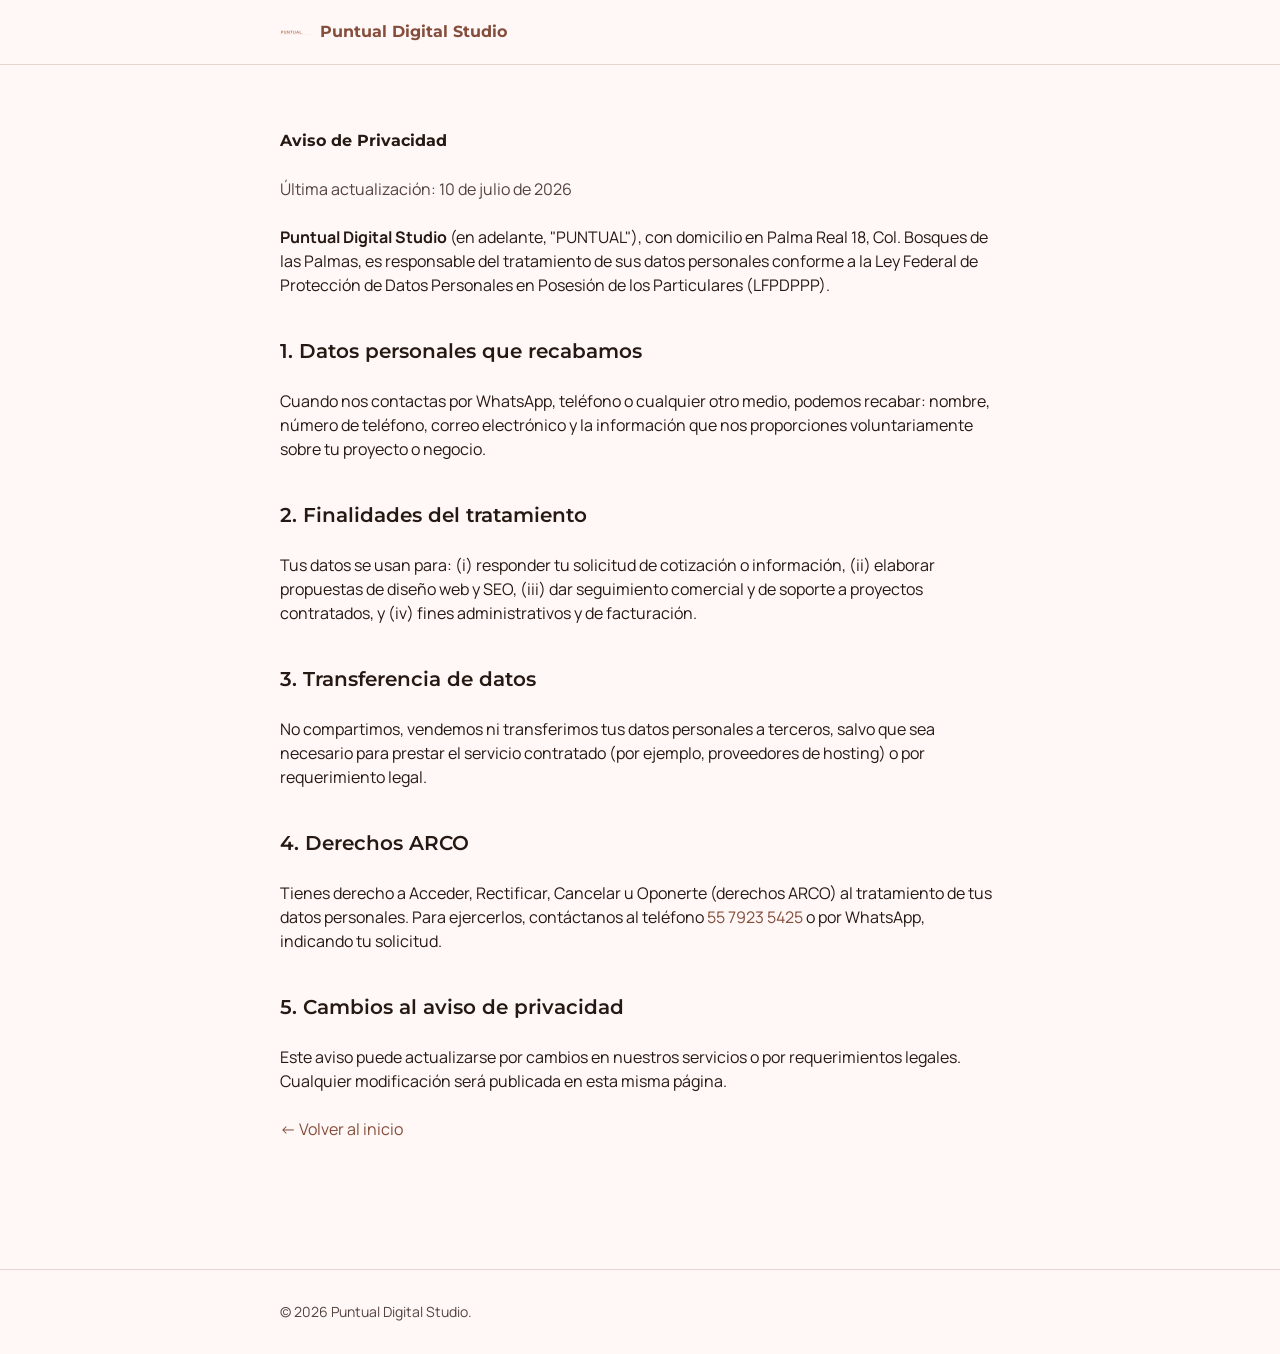
==== privacidad.html @ 31416768 "Fix critical bugs and add SEO/legal essentials - Add missing logo to header nav, self-host all image" ====
<!DOCTYPE html><html lang="es"><head>
<meta charset="utf-8">
<meta content="width=device-width, initial-scale=1.0" name="viewport">
<title>Aviso de Privacidad | Puntual Digital Studio</title>
<meta name="description" content="Aviso de privacidad de Puntual Digital Studio conforme a la LFPDPPP.">
<link rel="canonical" href="https://puntual-digitalstudio-kml6-puntual.vercel.app/privacidad.html">
<link rel="icon" type="image/png" href="/images/logo.png">
<link href="https://fonts.googleapis.com/css2?family=Manrope:wght@400;600&amp;family=Montserrat:wght@600;700&amp;display=swap" rel="stylesheet">
<link href="styles.css" rel="stylesheet">
</head>
<body class="bg-background text-on-background font-body-md antialiased">
<nav class="border-b-[0.5px] border-primary/20">
<div class="max-w-3xl mx-auto px-6 py-4">
<a class="font-headline-md font-bold text-primary flex items-center gap-2" href="/index.html">
<img src="images/logo.png" alt="PUNTUAL Digital Studio" class="h-8 w-8">
Puntual Digital Studio
</a>
</div>
</nav>
<main class="max-w-3xl mx-auto px-6 py-16 space-y-6">
<h1 class="font-headline-lg-mobile font-bold">Aviso de Privacidad</h1>
<p class="text-on-surface-variant">Última actualización: 10 de julio de 2026</p>

<p><strong>Puntual Digital Studio</strong> (en adelante, "PUNTUAL"), con domicilio en Palma Real 18, Col. Bosques de las Palmas, es responsable del tratamiento de sus datos personales conforme a la Ley Federal de Protección de Datos Personales en Posesión de los Particulares (LFPDPPP).</p>

<h2 class="font-headline-md text-xl font-semibold pt-4">1. Datos personales que recabamos</h2>
<p>Cuando nos contactas por WhatsApp, teléfono o cualquier otro medio, podemos recabar: nombre, número de teléfono, correo electrónico y la información que nos proporciones voluntariamente sobre tu proyecto o negocio.</p>

<h2 class="font-headline-md text-xl font-semibold pt-4">2. Finalidades del tratamiento</h2>
<p>Tus datos se usan para: (i) responder tu solicitud de cotización o información, (ii) elaborar propuestas de diseño web y SEO, (iii) dar seguimiento comercial y de soporte a proyectos contratados, y (iv) fines administrativos y de facturación.</p>

<h2 class="font-headline-md text-xl font-semibold pt-4">3. Transferencia de datos</h2>
<p>No compartimos, vendemos ni transferimos tus datos personales a terceros, salvo que sea necesario para prestar el servicio contratado (por ejemplo, proveedores de hosting) o por requerimiento legal.</p>

<h2 class="font-headline-md text-xl font-semibold pt-4">4. Derechos ARCO</h2>
<p>Tienes derecho a Acceder, Rectificar, Cancelar u Oponerte (derechos ARCO) al tratamiento de tus datos personales. Para ejercerlos, contáctanos al teléfono <a class="text-primary hover:underline" href="tel:+525579235425">55 7923 5425</a> o por WhatsApp, indicando tu solicitud.</p>

<h2 class="font-headline-md text-xl font-semibold pt-4">5. Cambios al aviso de privacidad</h2>
<p>Este aviso puede actualizarse por cambios en nuestros servicios o por requerimientos legales. Cualquier modificación será publicada en esta misma página.</p>

<a class="inline-block mt-8 text-primary hover:underline" href="/index.html">&larr; Volver al inicio</a>
</main>
<footer class="border-t-[0.5px] border-primary/20 mt-16">
<div class="max-w-3xl mx-auto px-6 py-8 text-sm text-on-surface-variant">
© 2026 Puntual Digital Studio.
</div>
</footer>
</body></html>
---- styles.css ----
*,:after,:before{--tw-border-spacing-x:0;--tw-border-spacing-y:0;--tw-translate-x:0;--tw-translate-y:0;--tw-rotate:0;--tw-skew-x:0;--tw-skew-y:0;--tw-scale-x:1;--tw-scale-y:1;--tw-pan-x: ;--tw-pan-y: ;--tw-pinch-zoom: ;--tw-scroll-snap-strictness:proximity;--tw-gradient-from-position: ;--tw-gradient-via-position: ;--tw-gradient-to-position: ;--tw-ordinal: ;--tw-slashed-zero: ;--tw-numeric-figure: ;--tw-numeric-spacing: ;--tw-numeric-fraction: ;--tw-ring-inset: ;--tw-ring-offset-width:0px;--tw-ring-offset-color:#fff;--tw-ring-color:rgba(59,130,246,.5);--tw-ring-offset-shadow:0 0 #0000;--tw-ring-shadow:0 0 #0000;--tw-shadow:0 0 #0000;--tw-shadow-colored:0 0 #0000;--tw-blur: ;--tw-brightness: ;--tw-contrast: ;--tw-grayscale: ;--tw-hue-rotate: ;--tw-invert: ;--tw-saturate: ;--tw-sepia: ;--tw-drop-shadow: ;--tw-backdrop-blur: ;--tw-backdrop-brightness: ;--tw-backdrop-contrast: ;--tw-backdrop-grayscale: ;--tw-backdrop-hue-rotate: ;--tw-backdrop-invert: ;--tw-backdrop-opacity: ;--tw-backdrop-saturate: ;--tw-backdrop-sepia: ;--tw-contain-size: ;--tw-contain-layout: ;--tw-contain-paint: ;--tw-contain-style: }::backdrop{--tw-border-spacing-x:0;--tw-border-spacing-y:0;--tw-translate-x:0;--tw-translate-y:0;--tw-rotate:0;--tw-skew-x:0;--tw-skew-y:0;--tw-scale-x:1;--tw-scale-y:1;--tw-pan-x: ;--tw-pan-y: ;--tw-pinch-zoom: ;--tw-scroll-snap-strictness:proximity;--tw-gradient-from-position: ;--tw-gradient-via-position: ;--tw-gradient-to-position: ;--tw-ordinal: ;--tw-slashed-zero: ;--tw-numeric-figure: ;--tw-numeric-spacing: ;--tw-numeric-fraction: ;--tw-ring-inset: ;--tw-ring-offset-width:0px;--tw-ring-offset-color:#fff;--tw-ring-color:rgba(59,130,246,.5);--tw-ring-offset-shadow:0 0 #0000;--tw-ring-shadow:0 0 #0000;--tw-shadow:0 0 #0000;--tw-shadow-colored:0 0 #0000;--tw-blur: ;--tw-brightness: ;--tw-contrast: ;--tw-grayscale: ;--tw-hue-rotate: ;--tw-invert: ;--tw-saturate: ;--tw-sepia: ;--tw-drop-shadow: ;--tw-backdrop-blur: ;--tw-backdrop-brightness: ;--tw-backdrop-contrast: ;--tw-backdrop-grayscale: ;--tw-backdrop-hue-rotate: ;--tw-backdrop-invert: ;--tw-backdrop-opacity: ;--tw-backdrop-saturate: ;--tw-backdrop-sepia: ;--tw-contain-size: ;--tw-contain-layout: ;--tw-contain-paint: ;--tw-contain-style: }/*! tailwindcss v3.4.17 | MIT License | https://tailwindcss.com*/*,:after,:before{border:0 solid #e5e7eb;box-sizing:border-box}:after,:before{--tw-content:""}:host,html{line-height:1.5;-webkit-text-size-adjust:100%;font-family:ui-sans-serif,system-ui,sans-serif,Apple Color Emoji,Segoe UI Emoji,Segoe UI Symbol,Noto Color Emoji;font-feature-settings:normal;font-variation-settings:normal;-moz-tab-size:4;-o-tab-size:4;tab-size:4;-webkit-tap-highlight-color:transparent}body{line-height:inherit;margin:0}hr{border-top-width:1px;color:inherit;height:0}abbr:where([title]){-webkit-text-decoration:underline dotted;text-decoration:underline dotted}h1,h2,h3,h4,h5,h6{font-size:inherit;font-weight:inherit}a{color:inherit;text-decoration:inherit}b,strong{font-weight:bolder}code,kbd,pre,samp{font-family:ui-monospace,SFMono-Regular,Menlo,Monaco,Consolas,Liberation Mono,Courier New,monospace;font-feature-settings:normal;font-size:1em;font-variation-settings:normal}small{font-size:80%}sub,sup{font-size:75%;line-height:0;position:relative;vertical-align:baseline}sub{bottom:-.25em}sup{top:-.5em}table{border-collapse:collapse;border-color:inherit;text-indent:0}button,input,optgroup,select,textarea{color:inherit;font-family:inherit;font-feature-settings:inherit;font-size:100%;font-variation-settings:inherit;font-weight:inherit;letter-spacing:inherit;line-height:inherit;margin:0;padding:0}button,select{text-transform:none}button,input:where([type=button]),input:where([type=reset]),input:where([type=submit]){-webkit-appearance:button;background-color:transparent;background-image:none}:-moz-focusring{outline:auto}:-moz-ui-invalid{box-shadow:none}progress{vertical-align:baseline}::-webkit-inner-spin-button,::-webkit-outer-spin-button{height:auto}[type=search]{-webkit-appearance:textfield;outline-offset:-2px}::-webkit-search-decoration{-webkit-appearance:none}::-webkit-file-upload-button{-webkit-appearance:button;font:inherit}summary{display:list-item}blockquote,dd,dl,figure,h1,h2,h3,h4,h5,h6,hr,p,pre{margin:0}fieldset{margin:0}fieldset,legend{padding:0}menu,ol,ul{list-style:none;margin:0;padding:0}dialog{padding:0}textarea{resize:vertical}input::-moz-placeholder,textarea::-moz-placeholder{color:#9ca3af;opacity:1}input::placeholder,textarea::placeholder{color:#9ca3af;opacity:1}[role=button],button{cursor:pointer}:disabled{cursor:default}audio,canvas,embed,iframe,img,object,svg,video{display:block;vertical-align:middle}img,video{height:auto;max-width:100%}[hidden]:where(:not([hidden=until-found])){display:none}[multiple],[type=date],[type=datetime-local],[type=email],[type=month],[type=number],[type=password],[type=search],[type=tel],[type=text],[type=time],[type=url],[type=week],input:where(:not([type])),select,textarea{-webkit-appearance:none;-moz-appearance:none;appearance:none;background-color:#fff;border-color:#6b7280;border-radius:0;border-width:1px;font-size:1rem;line-height:1.5rem;padding:.5rem .75rem;--tw-shadow:0 0 #0000}[multiple]:focus,[type=date]:focus,[type=datetime-local]:focus,[type=email]:focus,[type=month]:focus,[type=number]:focus,[type=password]:focus,[type=search]:focus,[type=tel]:focus,[type=text]:focus,[type=time]:focus,[type=url]:focus,[type=week]:focus,input:where(:not([type])):focus,select:focus,textarea:focus{outline:2px solid transparent;outline-offset:2px;--tw-ring-inset:var(--tw-empty,/*!*/ /*!*/);--tw-ring-offset-width:0px;--tw-ring-offset-color:#fff;--tw-ring-color:#2563eb;--tw-ring-offset-shadow:var(--tw-ring-inset) 0 0 0 var(--tw-ring-offset-width) var(--tw-ring-offset-color);--tw-ring-shadow:var(--tw-ring-inset) 0 0 0 calc(1px + var(--tw-ring-offset-width)) var(--tw-ring-color);border-color:#2563eb;box-shadow:var(--tw-ring-offset-shadow),var(--tw-ring-shadow),var(--tw-shadow)}input::-moz-placeholder,textarea::-moz-placeholder{color:#6b7280;opacity:1}input::placeholder,textarea::placeholder{color:#6b7280;opacity:1}::-webkit-datetime-edit-fields-wrapper{padding:0}::-webkit-date-and-time-value{min-height:1.5em;text-align:inherit}::-webkit-datetime-edit{display:inline-flex}::-webkit-datetime-edit,::-webkit-datetime-edit-day-field,::-webkit-datetime-edit-hour-field,::-webkit-datetime-edit-meridiem-field,::-webkit-datetime-edit-millisecond-field,::-webkit-datetime-edit-minute-field,::-webkit-datetime-edit-month-field,::-webkit-datetime-edit-second-field,::-webkit-datetime-edit-year-field{padding-bottom:0;padding-top:0}select{background-image:url("data:image/svg+xml;charset=utf-8,%3Csvg xmlns='http://www.w3.org/2000/svg' fill='none' viewBox='0 0 20 20'%3E%3Cpath stroke='%236b7280' stroke-linecap='round' stroke-linejoin='round' stroke-width='1.5' d='m6 8 4 4 4-4'/%3E%3C/svg%3E");background-position:right .5rem center;background-repeat:no-repeat;background-size:1.5em 1.5em;padding-right:2.5rem;-webkit-print-color-adjust:exact;print-color-adjust:exact}[multiple],[size]:where(select:not([size="1"])){background-image:none;background-position:0 0;background-repeat:unset;background-size:initial;padding-right:.75rem;-webkit-print-color-adjust:unset;print-color-adjust:unset}[type=checkbox],[type=radio]{-webkit-appearance:none;-moz-appearance:none;appearance:none;background-color:#fff;background-origin:border-box;border-color:#6b7280;border-width:1px;color:#2563eb;display:inline-block;flex-shrink:0;height:1rem;padding:0;-webkit-print-color-adjust:exact;print-color-adjust:exact;-webkit-user-select:none;-moz-user-select:none;user-select:none;vertical-align:middle;width:1rem;--tw-shadow:0 0 #0000}[type=checkbox]{border-radius:0}[type=radio]{border-radius:100%}[type=checkbox]:focus,[type=radio]:focus{outline:2px solid transparent;outline-offset:2px;--tw-ring-inset:var(--tw-empty,/*!*/ /*!*/);--tw-ring-offset-width:2px;--tw-ring-offset-color:#fff;--tw-ring-color:#2563eb;--tw-ring-offset-shadow:var(--tw-ring-inset) 0 0 0 var(--tw-ring-offset-width) var(--tw-ring-offset-color);--tw-ring-shadow:var(--tw-ring-inset) 0 0 0 calc(2px + var(--tw-ring-offset-width)) var(--tw-ring-color);box-shadow:var(--tw-ring-offset-shadow),var(--tw-ring-shadow),var(--tw-shadow)}[type=checkbox]:checked,[type=radio]:checked{background-color:currentColor;background-position:50%;background-repeat:no-repeat;background-size:100% 100%;border-color:transparent}[type=checkbox]:checked{background-image:url("data:image/svg+xml;charset=utf-8,%3Csvg xmlns='http://www.w3.org/2000/svg' fill='%23fff' viewBox='0 0 16 16'%3E%3Cpath d='M12.207 4.793a1 1 0 0 1 0 1.414l-5 5a1 1 0 0 1-1.414 0l-2-2a1 1 0 0 1 1.414-1.414L6.5 9.086l4.293-4.293a1 1 0 0 1 1.414 0'/%3E%3C/svg%3E")}@media (forced-colors:active) {[type=checkbox]:checked{-webkit-appearance:auto;-moz-appearance:auto;appearance:auto}}[type=radio]:checked{background-image:url("data:image/svg+xml;charset=utf-8,%3Csvg xmlns='http://www.w3.org/2000/svg' fill='%23fff' viewBox='0 0 16 16'%3E%3Ccircle cx='8' cy='8' r='3'/%3E%3C/svg%3E")}@media (forced-colors:active) {[type=radio]:checked{-webkit-appearance:auto;-moz-appearance:auto;appearance:auto}}[type=checkbox]:checked:focus,[type=checkbox]:checked:hover,[type=radio]:checked:focus,[type=radio]:checked:hover{background-color:currentColor;border-color:transparent}[type=checkbox]:indeterminate{background-color:currentColor;background-image:url("data:image/svg+xml;charset=utf-8,%3Csvg xmlns='http://www.w3.org/2000/svg' fill='none' viewBox='0 0 16 16'%3E%3Cpath stroke='%23fff' stroke-linecap='round' stroke-linejoin='round' stroke-width='2' d='M4 8h8'/%3E%3C/svg%3E");background-position:50%;background-repeat:no-repeat;background-size:100% 100%;border-color:transparent}@media (forced-colors:active) {[type=checkbox]:indeterminate{-webkit-appearance:auto;-moz-appearance:auto;appearance:auto}}[type=checkbox]:indeterminate:focus,[type=checkbox]:indeterminate:hover{background-color:currentColor;border-color:transparent}[type=file]{background:unset;border-color:inherit;border-radius:0;border-width:0;font-size:unset;line-height:inherit;padding:0}[type=file]:focus{outline:1px solid ButtonText;outline:1px auto -webkit-focus-ring-color}.sr-only{height:1px;margin:-1px;overflow:hidden;padding:0;position:absolute;width:1px;clip:rect(0,0,0,0);border-width:0;white-space:nowrap}.pointer-events-none{pointer-events:none}.absolute{position:absolute}.relative{position:relative}.sticky{position:sticky}.inset-0{inset:0}.bottom-0{bottom:0}.left-0{left:0}.right-0{right:0}.top-0{top:0}.z-10{z-index:10}.z-50{z-index:50}.order-1{order:1}.order-2{order:2}.mx-auto{margin-left:auto;margin-right:auto}.-mb-16{margin-bottom:-4rem}.-ml-16{margin-left:-4rem}.-mr-16{margin-right:-4rem}.-mt-16{margin-top:-4rem}.mb-16{margin-bottom:4rem}.mb-2{margin-bottom:.5rem}.mb-3{margin-bottom:.75rem}.mb-4{margin-bottom:1rem}.mb-6{margin-bottom:1.5rem}.mb-8{margin-bottom:2rem}.mt-12{margin-top:3rem}.mt-16{margin-top:4rem}.mt-3{margin-top:.75rem}.mt-8{margin-top:2rem}.mt-section-gap{margin-top:120px}.block{display:block}.inline-block{display:inline-block}.flex{display:flex}.inline-flex{display:inline-flex}.grid{display:grid}.hidden{display:none}.h-12{height:3rem}.h-14{height:3.5rem}.h-64{height:16rem}.h-8{height:2rem}.h-9{height:2.25rem}.h-\[500px\]{height:500px}.h-full{height:100%}.min-h-\[320px\]{min-height:320px}.min-h-\[400px\]{min-height:400px}.min-h-\[90vh\]{min-height:90vh}.w-12{width:3rem}.w-14{width:3.5rem}.w-64{width:16rem}.w-8{width:2rem}.w-9{width:2.25rem}.w-auto{width:auto}.w-fit{width:-moz-fit-content;width:fit-content}.w-full{width:100%}.max-w-2xl{max-width:42rem}.max-w-3xl{max-width:48rem}.max-w-container-max{max-width:1280px}.max-w-sm{max-width:24rem}.grid-cols-1{grid-template-columns:repeat(1,minmax(0,1fr))}.flex-col{flex-direction:column}.items-center{align-items:center}.justify-center{justify-content:center}.justify-between{justify-content:space-between}.gap-1{gap:.25rem}.gap-2{gap:.5rem}.gap-3{gap:.75rem}.gap-4{gap:1rem}.gap-6{gap:1.5rem}.gap-8{gap:2rem}.gap-gutter{gap:32px}.space-y-4>:not([hidden])~:not([hidden]){--tw-space-y-reverse:0;margin-bottom:calc(1rem*var(--tw-space-y-reverse));margin-top:calc(1rem*(1 - var(--tw-space-y-reverse)))}.space-y-6>:not([hidden])~:not([hidden]){--tw-space-y-reverse:0;margin-bottom:calc(1.5rem*var(--tw-space-y-reverse));margin-top:calc(1.5rem*(1 - var(--tw-space-y-reverse)))}.space-y-8>:not([hidden])~:not([hidden]){--tw-space-y-reverse:0;margin-bottom:calc(2rem*var(--tw-space-y-reverse));margin-top:calc(2rem*(1 - var(--tw-space-y-reverse)))}.overflow-hidden{overflow:hidden}.rounded{border-radius:.125rem}.rounded-3xl{border-radius:1.5rem}.rounded-full{border-radius:.75rem}.rounded-lg{border-radius:.25rem}.rounded-sm{border-radius:.125rem}.border{border-width:1px}.border-2{border-width:2px}.border-b{border-bottom-width:1px}.border-b-\[0\.5px\]{border-bottom-width:.5px}.border-t-\[0\.5px\]{border-top-width:.5px}.border-primary{--tw-border-opacity:1;border-color:rgb(133 77 59/var(--tw-border-opacity,1))}.border-primary\/10{border-color:rgba(133,77,59,.1)}.border-primary\/20{border-color:rgba(133,77,59,.2)}.border-transparent{border-color:transparent}.bg-\[\#25D366\]{--tw-bg-opacity:1;background-color:rgb(37 211 102/var(--tw-bg-opacity,1))}.bg-background{--tw-bg-opacity:1;background-color:rgb(255 248 246/var(--tw-bg-opacity,1))}.bg-primary{--tw-bg-opacity:1;background-color:rgb(133 77 59/var(--tw-bg-opacity,1))}.bg-primary-container\/20{background-color:rgba(162,101,81,.2)}.bg-primary\/5{background-color:rgba(133,77,59,.05)}.bg-surface-container-high{--tw-bg-opacity:1;background-color:rgb(252 227 218/var(--tw-bg-opacity,1))}.bg-surface-container-highest{--tw-bg-opacity:1;background-color:rgb(246 221 212/var(--tw-bg-opacity,1))}.bg-surface-container-lowest{--tw-bg-opacity:1;background-color:rgb(255 255 255/var(--tw-bg-opacity,1))}.bg-surface\/90{background-color:rgba(255,248,246,.9)}.object-contain{-o-object-fit:contain;object-fit:contain}.object-cover{-o-object-fit:cover;object-fit:cover}.p-12{padding:3rem}.p-2{padding:.5rem}.p-6{padding:1.5rem}.p-8{padding:2rem}.px-10{padding-left:2.5rem;padding-right:2.5rem}.px-3{padding-left:.75rem;padding-right:.75rem}.px-6{padding-left:1.5rem;padding-right:1.5rem}.px-8{padding-left:2rem;padding-right:2rem}.px-margin-mobile{padding-left:24px;padding-right:24px}.py-1{padding-bottom:.25rem;padding-top:.25rem}.py-16{padding-bottom:4rem;padding-top:4rem}.py-3{padding-bottom:.75rem;padding-top:.75rem}.py-4{padding-bottom:1rem;padding-top:1rem}.py-5{padding-bottom:1.25rem;padding-top:1.25rem}.py-8{padding-bottom:2rem;padding-top:2rem}.py-section-gap{padding-bottom:120px;padding-top:120px}.pb-4{padding-bottom:1rem}.pb-section-gap{padding-bottom:120px}.pl-16{padding-left:4rem}.pt-32{padding-top:8rem}.pt-4{padding-top:1rem}.text-center{text-align:center}.font-body-lg,.font-body-md{font-family:Manrope}.font-display-lg,.font-headline-lg-mobile,.font-headline-md{font-family:Montserrat}.font-label-md{font-family:Manrope}.font-serif{font-family:ui-serif,Georgia,Cambria,Times New Roman,Times,serif}.text-3xl{font-size:1.875rem;line-height:2.25rem}.text-\[16px\]{font-size:16px}.text-\[18px\]{font-size:18px}.text-\[28px\]{font-size:28px}.text-body-lg{font-size:18px;line-height:28px}.text-body-lg,.text-body-md{font-weight:400;letter-spacing:.01em}.text-body-md{font-size:16px;line-height:24px}.text-display-lg{font-size:64px;font-weight:700;letter-spacing:-.02em;line-height:72px}.text-headline-lg-mobile{font-size:32px;font-weight:600;letter-spacing:-.01em;line-height:40px}.text-headline-md{font-size:24px;font-weight:600;letter-spacing:0;line-height:32px}.text-label-md{font-size:14px;font-weight:600;letter-spacing:.05em;line-height:20px}.text-sm{font-size:.875rem;line-height:1.25rem}.text-xl{font-size:1.25rem;line-height:1.75rem}.font-bold{font-weight:700}.font-semibold{font-weight:600}.uppercase{text-transform:uppercase}.italic{font-style:italic}.tracking-tighter{letter-spacing:-.05em}.tracking-widest{letter-spacing:.1em}.text-on-background{--tw-text-opacity:1;color:rgb(38 25 19/var(--tw-text-opacity,1))}.text-on-primary{--tw-text-opacity:1;color:rgb(255 255 255/var(--tw-text-opacity,1))}.text-on-surface-variant{--tw-text-opacity:1;color:rgb(82 67 63/var(--tw-text-opacity,1))}.text-primary{--tw-text-opacity:1;color:rgb(133 77 59/var(--tw-text-opacity,1))}.text-secondary{--tw-text-opacity:1;color:rgb(96 94 92/var(--tw-text-opacity,1))}.text-white{--tw-text-opacity:1;color:rgb(255 255 255/var(--tw-text-opacity,1))}.underline-offset-4{text-underline-offset:4px}.antialiased{-webkit-font-smoothing:antialiased;-moz-osx-font-smoothing:grayscale}.opacity-30{opacity:.3}.shadow-lg{--tw-shadow:0 10px 15px -3px rgba(0,0,0,.1),0 4px 6px -4px rgba(0,0,0,.1);--tw-shadow-colored:0 10px 15px -3px var(--tw-shadow-color),0 4px 6px -4px var(--tw-shadow-color)}.shadow-lg,.shadow-sm{box-shadow:var(--tw-ring-offset-shadow,0 0 #0000),var(--tw-ring-shadow,0 0 #0000),var(--tw-shadow)}.shadow-sm{--tw-shadow:0 1px 2px 0 rgba(0,0,0,.05);--tw-shadow-colored:0 1px 2px 0 var(--tw-shadow-color)}.outline{outline-style:solid}.blur-3xl{--tw-blur:blur(64px)}.blur-3xl,.filter{filter:var(--tw-blur) var(--tw-brightness) var(--tw-contrast) var(--tw-grayscale) var(--tw-hue-rotate) var(--tw-invert) var(--tw-saturate) var(--tw-sepia) var(--tw-drop-shadow)}.backdrop-blur-md{--tw-backdrop-blur:blur(12px);-webkit-backdrop-filter:var(--tw-backdrop-blur) var(--tw-backdrop-brightness) var(--tw-backdrop-contrast) var(--tw-backdrop-grayscale) var(--tw-backdrop-hue-rotate) var(--tw-backdrop-invert) var(--tw-backdrop-opacity) var(--tw-backdrop-saturate) var(--tw-backdrop-sepia);backdrop-filter:var(--tw-backdrop-blur) var(--tw-backdrop-brightness) var(--tw-backdrop-contrast) var(--tw-backdrop-grayscale) var(--tw-backdrop-hue-rotate) var(--tw-backdrop-invert) var(--tw-backdrop-opacity) var(--tw-backdrop-saturate) var(--tw-backdrop-sepia)}.transition-all{transition-duration:.15s;transition-property:all;transition-timing-function:cubic-bezier(.4,0,.2,1)}.transition-colors{transition-duration:.15s;transition-property:color,background-color,border-color,text-decoration-color,fill,stroke;transition-timing-function:cubic-bezier(.4,0,.2,1)}.transition-transform{transition-property:transform;transition-timing-function:cubic-bezier(.4,0,.2,1)}.duration-150,.transition-transform{transition-duration:.15s}.duration-300{transition-duration:.3s}.duration-500{transition-duration:.5s}.bg-marble-texture{background-image:url("data:image/svg+xml;charset=utf-8,%3Csvg xmlns='http://www.w3.org/2000/svg' width='100' height='100'%3E%3Cfilter id='a'%3E%3CfeTurbulence baseFrequency='.05' numOctaves='3' stitchTiles='stitch' type='fractalNoise'/%3E%3C/filter%3E%3Cpath d='M0 0h100v100H0z' filter='url(%23a)' opacity='.03'/%3E%3C/svg%3E")}.copper-inlay{box-shadow:inset 0 0 0 1px #854d3b}.copper-glow:hover{box-shadow:0 0 12px #feb59d}.soft-ambient-shadow{box-shadow:0 12px 48px rgba(38,25,19,.05)}.selection\:bg-primary-container ::-moz-selection{--tw-bg-opacity:1;background-color:rgb(162 101 81/var(--tw-bg-opacity,1))}.selection\:bg-primary-container ::selection{--tw-bg-opacity:1;background-color:rgb(162 101 81/var(--tw-bg-opacity,1))}.selection\:text-on-primary-container ::-moz-selection{--tw-text-opacity:1;color:rgb(255 251 255/var(--tw-text-opacity,1))}.selection\:text-on-primary-container ::selection{--tw-text-opacity:1;color:rgb(255 251 255/var(--tw-text-opacity,1))}.selection\:bg-primary-container::-moz-selection{--tw-bg-opacity:1;background-color:rgb(162 101 81/var(--tw-bg-opacity,1))}.selection\:bg-primary-container::selection{--tw-bg-opacity:1;background-color:rgb(162 101 81/var(--tw-bg-opacity,1))}.selection\:text-on-primary-container::-moz-selection{--tw-text-opacity:1;color:rgb(255 251 255/var(--tw-text-opacity,1))}.selection\:text-on-primary-container::selection{--tw-text-opacity:1;color:rgb(255 251 255/var(--tw-text-opacity,1))}.before\:absolute:before{content:var(--tw-content);position:absolute}.before\:inset-0:before{content:var(--tw-content);inset:0}.before\:z-0:before{content:var(--tw-content);z-index:0}.before\:ml-\[28px\]:before{content:var(--tw-content);margin-left:28px}.before\:w-\[0\.5px\]:before{content:var(--tw-content);width:.5px}.before\:-translate-x-px:before{content:var(--tw-content);--tw-translate-x:-1px;transform:translate(var(--tw-translate-x),var(--tw-translate-y)) rotate(var(--tw-rotate)) skewX(var(--tw-skew-x)) skewY(var(--tw-skew-y)) scaleX(var(--tw-scale-x)) scaleY(var(--tw-scale-y))}.before\:bg-primary\/20:before{background-color:rgba(133,77,59,.2);content:var(--tw-content)}.hover\:border-primary\/20:hover{border-color:rgba(133,77,59,.2)}.hover\:bg-\[\#20bd5a\]:hover{--tw-bg-opacity:1;background-color:rgb(32 189 90/var(--tw-bg-opacity,1))}.hover\:bg-secondary-container:hover{--tw-bg-opacity:1;background-color:rgb(229 226 223/var(--tw-bg-opacity,1))}.hover\:bg-surface-tint:hover{--tw-bg-opacity:1;background-color:rgb(136 80 61/var(--tw-bg-opacity,1))}.hover\:text-primary:hover{--tw-text-opacity:1;color:rgb(133 77 59/var(--tw-text-opacity,1))}.hover\:underline:hover{text-decoration-line:underline}.hover\:opacity-80:hover{opacity:.8}.hover\:shadow-xl:hover{--tw-shadow:0 20px 25px -5px rgba(0,0,0,.1),0 8px 10px -6px rgba(0,0,0,.1);--tw-shadow-colored:0 20px 25px -5px var(--tw-shadow-color),0 8px 10px -6px var(--tw-shadow-color);box-shadow:var(--tw-ring-offset-shadow,0 0 #0000),var(--tw-ring-shadow,0 0 #0000),var(--tw-shadow)}.focus\:ring-2:focus{--tw-ring-offset-shadow:var(--tw-ring-inset) 0 0 0 var(--tw-ring-offset-width) var(--tw-ring-offset-color);--tw-ring-shadow:var(--tw-ring-inset) 0 0 0 calc(2px + var(--tw-ring-offset-width)) var(--tw-ring-color);box-shadow:var(--tw-ring-offset-shadow),var(--tw-ring-shadow),var(--tw-shadow,0 0 #0000)}.focus\:ring-primary:focus{--tw-ring-opacity:1;--tw-ring-color:rgb(133 77 59/var(--tw-ring-opacity,1))}.active\:scale-95:active{--tw-scale-x:.95;--tw-scale-y:.95}.active\:scale-95:active,.group:hover .group-hover\:scale-110{transform:translate(var(--tw-translate-x),var(--tw-translate-y)) rotate(var(--tw-rotate)) skewX(var(--tw-skew-x)) skewY(var(--tw-skew-y)) scaleX(var(--tw-scale-x)) scaleY(var(--tw-scale-y))}.group:hover .group-hover\:scale-110{--tw-scale-x:1.1;--tw-scale-y:1.1}.group:hover .group-hover\:border-primary{--tw-border-opacity:1;border-color:rgb(133 77 59/var(--tw-border-opacity,1))}.group:hover .group-hover\:bg-primary{--tw-bg-opacity:1;background-color:rgb(133 77 59/var(--tw-bg-opacity,1))}.group:hover .group-hover\:text-on-primary{--tw-text-opacity:1;color:rgb(255 255 255/var(--tw-text-opacity,1))}@media (min-width:768px){.md\:left-auto{left:auto}.md\:top-0{top:0}.md\:order-1{order:1}.md\:order-2{order:2}.md\:col-span-5{grid-column:span 5/span 5}.md\:col-span-7{grid-column:span 7/span 7}.md\:block{display:block}.md\:flex{display:flex}.md\:inline-flex{display:inline-flex}.md\:hidden{display:none}.md\:w-1\/2{width:50%}.md\:grid-cols-12{grid-template-columns:repeat(12,minmax(0,1fr))}.md\:grid-cols-2{grid-template-columns:repeat(2,minmax(0,1fr))}.md\:grid-cols-3{grid-template-columns:repeat(3,minmax(0,1fr))}.md\:grid-cols-4{grid-template-columns:repeat(4,minmax(0,1fr))}.md\:items-end{align-items:flex-end}.md\:p-24{padding:6rem}.md\:px-margin-desktop{padding-left:64px;padding-right:64px}.md\:pl-0{padding-left:0}.md\:pl-8{padding-left:2rem}.md\:pt-16{padding-top:4rem}.md\:font-headline-lg{font-family:Montserrat}.md\:text-headline-lg{font-size:40px;font-weight:600;letter-spacing:-.01em;line-height:48px}.md\:before\:ml-0:before{content:var(--tw-content);margin-left:0}.md\:before\:mt-\[28px\]:before{content:var(--tw-content);margin-top:28px}.md\:before\:h-\[0\.5px\]:before{content:var(--tw-content);height:.5px}.md\:before\:w-full:before{content:var(--tw-content);width:100%}.md\:before\:-translate-y-px:before{content:var(--tw-content);--tw-translate-y:-1px;transform:translate(var(--tw-translate-x),var(--tw-translate-y)) rotate(var(--tw-rotate)) skewX(var(--tw-skew-x)) skewY(var(--tw-skew-y)) scaleX(var(--tw-scale-x)) scaleY(var(--tw-scale-y))}}
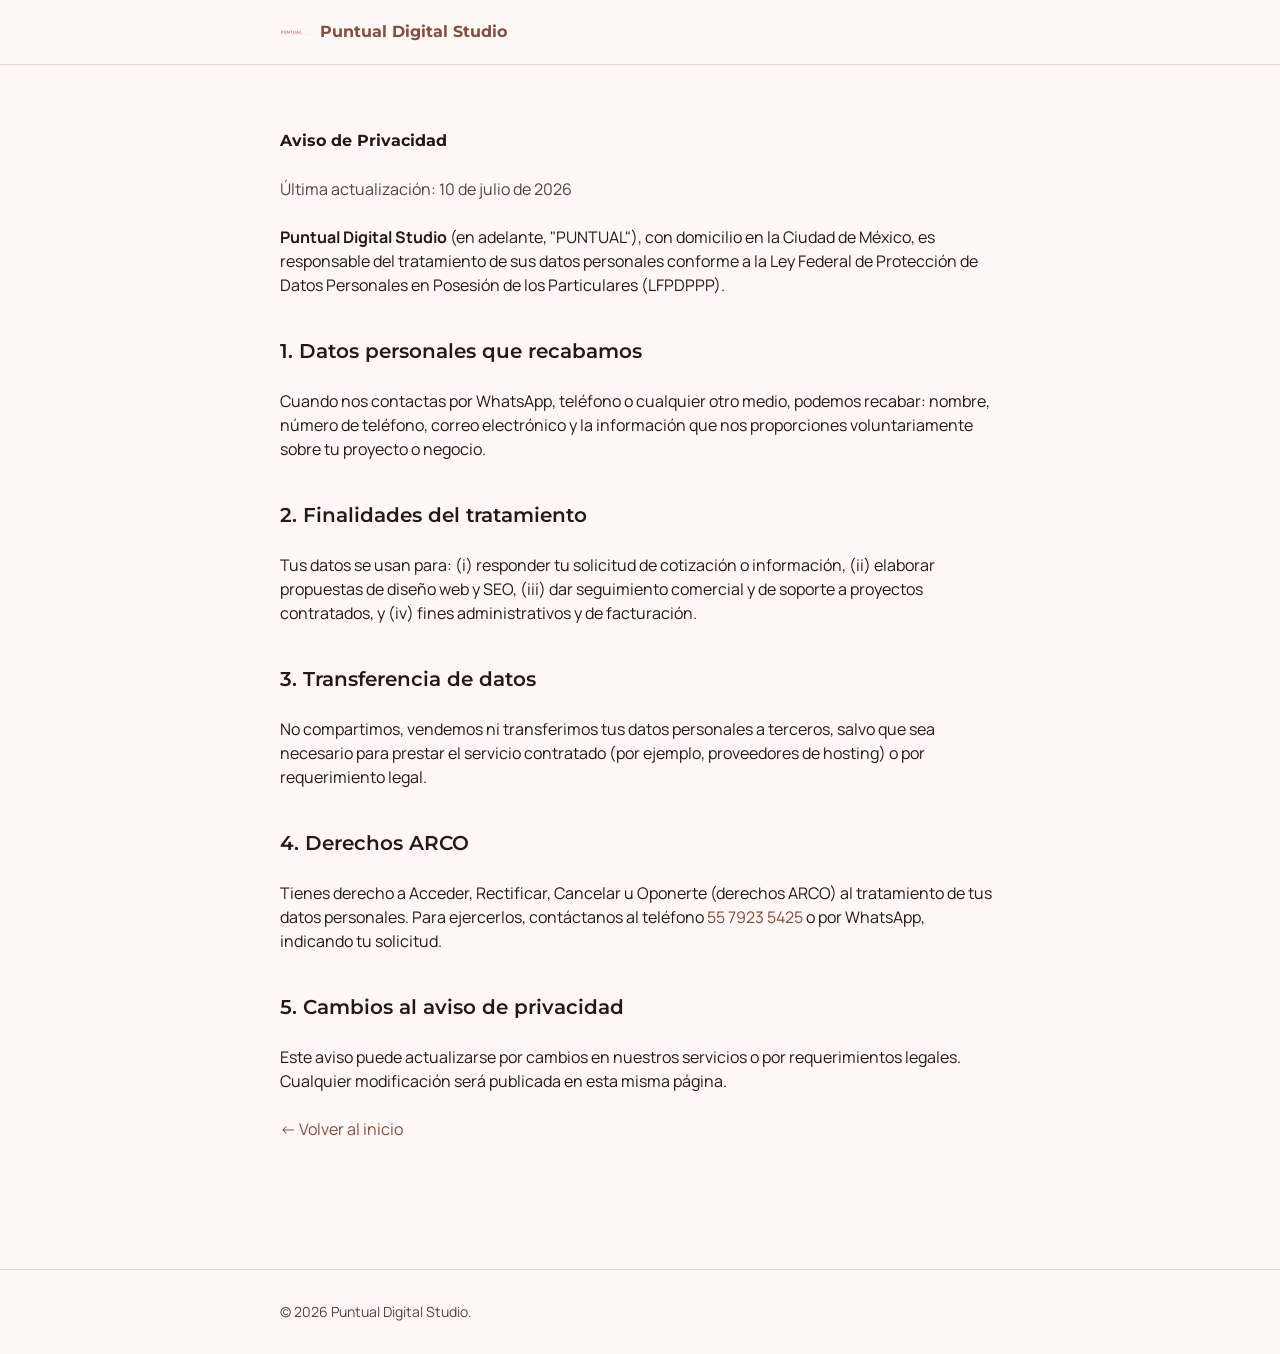
==== commit 453496a0: "Replace About Us photo with real founders photo, remove public address - Swap stock photo for a real" ====
--- a/privacidad.html
+++ b/privacidad.html
@@ -3,8 +3,10 @@
 <meta content="width=device-width, initial-scale=1.0" name="viewport">
 <title>Aviso de Privacidad | Puntual Digital Studio</title>
 <meta name="description" content="Aviso de privacidad de Puntual Digital Studio conforme a la LFPDPPP.">
-<link rel="canonical" href="https://puntual-digitalstudio-kml6-puntual.vercel.app/privacidad.html">
-<link rel="icon" type="image/png" href="/images/logo.png">
+<link rel="canonical" href="https://www.puntualdigitalstudio.com.mx/privacidad.html">
+<link rel="icon" type="image/png" sizes="32x32" href="/images/favicon-32x32.png">
+<link rel="icon" type="image/png" sizes="16x16" href="/images/favicon-16x16.png">
+<link rel="apple-touch-icon" sizes="180x180" href="/images/apple-touch-icon.png">
 <link href="https://fonts.googleapis.com/css2?family=Manrope:wght@400;600&amp;family=Montserrat:wght@600;700&amp;display=swap" rel="stylesheet">
 <link href="styles.css" rel="stylesheet">
 </head>
@@ -21,7 +23,7 @@
 <h1 class="font-headline-lg-mobile font-bold">Aviso de Privacidad</h1>
 <p class="text-on-surface-variant">Última actualización: 10 de julio de 2026</p>
 
-<p><strong>Puntual Digital Studio</strong> (en adelante, "PUNTUAL"), con domicilio en Palma Real 18, Col. Bosques de las Palmas, es responsable del tratamiento de sus datos personales conforme a la Ley Federal de Protección de Datos Personales en Posesión de los Particulares (LFPDPPP).</p>
+<p><strong>Puntual Digital Studio</strong> (en adelante, "PUNTUAL"), con domicilio en la Ciudad de México, es responsable del tratamiento de sus datos personales conforme a la Ley Federal de Protección de Datos Personales en Posesión de los Particulares (LFPDPPP).</p>
 
 <h2 class="font-headline-md text-xl font-semibold pt-4">1. Datos personales que recabamos</h2>
 <p>Cuando nos contactas por WhatsApp, teléfono o cualquier otro medio, podemos recabar: nombre, número de teléfono, correo electrónico y la información que nos proporciones voluntariamente sobre tu proyecto o negocio.</p>
--- a/styles.css
+++ b/styles.css
@@ -1 +1 @@
-*,:after,:before{--tw-border-spacing-x:0;--tw-border-spacing-y:0;--tw-translate-x:0;--tw-translate-y:0;--tw-rotate:0;--tw-skew-x:0;--tw-skew-y:0;--tw-scale-x:1;--tw-scale-y:1;--tw-pan-x: ;--tw-pan-y: ;--tw-pinch-zoom: ;--tw-scroll-snap-strictness:proximity;--tw-gradient-from-position: ;--tw-gradient-via-position: ;--tw-gradient-to-position: ;--tw-ordinal: ;--tw-slashed-zero: ;--tw-numeric-figure: ;--tw-numeric-spacing: ;--tw-numeric-fraction: ;--tw-ring-inset: ;--tw-ring-offset-width:0px;--tw-ring-offset-color:#fff;--tw-ring-color:rgba(59,130,246,.5);--tw-ring-offset-shadow:0 0 #0000;--tw-ring-shadow:0 0 #0000;--tw-shadow:0 0 #0000;--tw-shadow-colored:0 0 #0000;--tw-blur: ;--tw-brightness: ;--tw-contrast: ;--tw-grayscale: ;--tw-hue-rotate: ;--tw-invert: ;--tw-saturate: ;--tw-sepia: ;--tw-drop-shadow: ;--tw-backdrop-blur: ;--tw-backdrop-brightness: ;--tw-backdrop-contrast: ;--tw-backdrop-grayscale: ;--tw-backdrop-hue-rotate: ;--tw-backdrop-invert: ;--tw-backdrop-opacity: ;--tw-backdrop-saturate: ;--tw-backdrop-sepia: ;--tw-contain-size: ;--tw-contain-layout: ;--tw-contain-paint: ;--tw-contain-style: }::backdrop{--tw-border-spacing-x:0;--tw-border-spacing-y:0;--tw-translate-x:0;--tw-translate-y:0;--tw-rotate:0;--tw-skew-x:0;--tw-skew-y:0;--tw-scale-x:1;--tw-scale-y:1;--tw-pan-x: ;--tw-pan-y: ;--tw-pinch-zoom: ;--tw-scroll-snap-strictness:proximity;--tw-gradient-from-position: ;--tw-gradient-via-position: ;--tw-gradient-to-position: ;--tw-ordinal: ;--tw-slashed-zero: ;--tw-numeric-figure: ;--tw-numeric-spacing: ;--tw-numeric-fraction: ;--tw-ring-inset: ;--tw-ring-offset-width:0px;--tw-ring-offset-color:#fff;--tw-ring-color:rgba(59,130,246,.5);--tw-ring-offset-shadow:0 0 #0000;--tw-ring-shadow:0 0 #0000;--tw-shadow:0 0 #0000;--tw-shadow-colored:0 0 #0000;--tw-blur: ;--tw-brightness: ;--tw-contrast: ;--tw-grayscale: ;--tw-hue-rotate: ;--tw-invert: ;--tw-saturate: ;--tw-sepia: ;--tw-drop-shadow: ;--tw-backdrop-blur: ;--tw-backdrop-brightness: ;--tw-backdrop-contrast: ;--tw-backdrop-grayscale: ;--tw-backdrop-hue-rotate: ;--tw-backdrop-invert: ;--tw-backdrop-opacity: ;--tw-backdrop-saturate: ;--tw-backdrop-sepia: ;--tw-contain-size: ;--tw-contain-layout: ;--tw-contain-paint: ;--tw-contain-style: }/*! tailwindcss v3.4.17 | MIT License | https://tailwindcss.com*/*,:after,:before{border:0 solid #e5e7eb;box-sizing:border-box}:after,:before{--tw-content:""}:host,html{line-height:1.5;-webkit-text-size-adjust:100%;font-family:ui-sans-serif,system-ui,sans-serif,Apple Color Emoji,Segoe UI Emoji,Segoe UI Symbol,Noto Color Emoji;font-feature-settings:normal;font-variation-settings:normal;-moz-tab-size:4;-o-tab-size:4;tab-size:4;-webkit-tap-highlight-color:transparent}body{line-height:inherit;margin:0}hr{border-top-width:1px;color:inherit;height:0}abbr:where([title]){-webkit-text-decoration:underline dotted;text-decoration:underline dotted}h1,h2,h3,h4,h5,h6{font-size:inherit;font-weight:inherit}a{color:inherit;text-decoration:inherit}b,strong{font-weight:bolder}code,kbd,pre,samp{font-family:ui-monospace,SFMono-Regular,Menlo,Monaco,Consolas,Liberation Mono,Courier New,monospace;font-feature-settings:normal;font-size:1em;font-variation-settings:normal}small{font-size:80%}sub,sup{font-size:75%;line-height:0;position:relative;vertical-align:baseline}sub{bottom:-.25em}sup{top:-.5em}table{border-collapse:collapse;border-color:inherit;text-indent:0}button,input,optgroup,select,textarea{color:inherit;font-family:inherit;font-feature-settings:inherit;font-size:100%;font-variation-settings:inherit;font-weight:inherit;letter-spacing:inherit;line-height:inherit;margin:0;padding:0}button,select{text-transform:none}button,input:where([type=button]),input:where([type=reset]),input:where([type=submit]){-webkit-appearance:button;background-color:transparent;background-image:none}:-moz-focusring{outline:auto}:-moz-ui-invalid{box-shadow:none}progress{vertical-align:baseline}::-webkit-inner-spin-button,::-webkit-outer-spin-button{height:auto}[type=search]{-webkit-appearance:textfield;outline-offset:-2px}::-webkit-search-decoration{-webkit-appearance:none}::-webkit-file-upload-button{-webkit-appearance:button;font:inherit}summary{display:list-item}blockquote,dd,dl,figure,h1,h2,h3,h4,h5,h6,hr,p,pre{margin:0}fieldset{margin:0}fieldset,legend{padding:0}menu,ol,ul{list-style:none;margin:0;padding:0}dialog{padding:0}textarea{resize:vertical}input::-moz-placeholder,textarea::-moz-placeholder{color:#9ca3af;opacity:1}input::placeholder,textarea::placeholder{color:#9ca3af;opacity:1}[role=button],button{cursor:pointer}:disabled{cursor:default}audio,canvas,embed,iframe,img,object,svg,video{display:block;vertical-align:middle}img,video{height:auto;max-width:100%}[hidden]:where(:not([hidden=until-found])){display:none}[multiple],[type=date],[type=datetime-local],[type=email],[type=month],[type=number],[type=password],[type=search],[type=tel],[type=text],[type=time],[type=url],[type=week],input:where(:not([type])),select,textarea{-webkit-appearance:none;-moz-appearance:none;appearance:none;background-color:#fff;border-color:#6b7280;border-radius:0;border-width:1px;font-size:1rem;line-height:1.5rem;padding:.5rem .75rem;--tw-shadow:0 0 #0000}[multiple]:focus,[type=date]:focus,[type=datetime-local]:focus,[type=email]:focus,[type=month]:focus,[type=number]:focus,[type=password]:focus,[type=search]:focus,[type=tel]:focus,[type=text]:focus,[type=time]:focus,[type=url]:focus,[type=week]:focus,input:where(:not([type])):focus,select:focus,textarea:focus{outline:2px solid transparent;outline-offset:2px;--tw-ring-inset:var(--tw-empty,/*!*/ /*!*/);--tw-ring-offset-width:0px;--tw-ring-offset-color:#fff;--tw-ring-color:#2563eb;--tw-ring-offset-shadow:var(--tw-ring-inset) 0 0 0 var(--tw-ring-offset-width) var(--tw-ring-offset-color);--tw-ring-shadow:var(--tw-ring-inset) 0 0 0 calc(1px + var(--tw-ring-offset-width)) var(--tw-ring-color);border-color:#2563eb;box-shadow:var(--tw-ring-offset-shadow),var(--tw-ring-shadow),var(--tw-shadow)}input::-moz-placeholder,textarea::-moz-placeholder{color:#6b7280;opacity:1}input::placeholder,textarea::placeholder{color:#6b7280;opacity:1}::-webkit-datetime-edit-fields-wrapper{padding:0}::-webkit-date-and-time-value{min-height:1.5em;text-align:inherit}::-webkit-datetime-edit{display:inline-flex}::-webkit-datetime-edit,::-webkit-datetime-edit-day-field,::-webkit-datetime-edit-hour-field,::-webkit-datetime-edit-meridiem-field,::-webkit-datetime-edit-millisecond-field,::-webkit-datetime-edit-minute-field,::-webkit-datetime-edit-month-field,::-webkit-datetime-edit-second-field,::-webkit-datetime-edit-year-field{padding-bottom:0;padding-top:0}select{background-image:url("data:image/svg+xml;charset=utf-8,%3Csvg xmlns='http://www.w3.org/2000/svg' fill='none' viewBox='0 0 20 20'%3E%3Cpath stroke='%236b7280' stroke-linecap='round' stroke-linejoin='round' stroke-width='1.5' d='m6 8 4 4 4-4'/%3E%3C/svg%3E");background-position:right .5rem center;background-repeat:no-repeat;background-size:1.5em 1.5em;padding-right:2.5rem;-webkit-print-color-adjust:exact;print-color-adjust:exact}[multiple],[size]:where(select:not([size="1"])){background-image:none;background-position:0 0;background-repeat:unset;background-size:initial;padding-right:.75rem;-webkit-print-color-adjust:unset;print-color-adjust:unset}[type=checkbox],[type=radio]{-webkit-appearance:none;-moz-appearance:none;appearance:none;background-color:#fff;background-origin:border-box;border-color:#6b7280;border-width:1px;color:#2563eb;display:inline-block;flex-shrink:0;height:1rem;padding:0;-webkit-print-color-adjust:exact;print-color-adjust:exact;-webkit-user-select:none;-moz-user-select:none;user-select:none;vertical-align:middle;width:1rem;--tw-shadow:0 0 #0000}[type=checkbox]{border-radius:0}[type=radio]{border-radius:100%}[type=checkbox]:focus,[type=radio]:focus{outline:2px solid transparent;outline-offset:2px;--tw-ring-inset:var(--tw-empty,/*!*/ /*!*/);--tw-ring-offset-width:2px;--tw-ring-offset-color:#fff;--tw-ring-color:#2563eb;--tw-ring-offset-shadow:var(--tw-ring-inset) 0 0 0 var(--tw-ring-offset-width) var(--tw-ring-offset-color);--tw-ring-shadow:var(--tw-ring-inset) 0 0 0 calc(2px + var(--tw-ring-offset-width)) var(--tw-ring-color);box-shadow:var(--tw-ring-offset-shadow),var(--tw-ring-shadow),var(--tw-shadow)}[type=checkbox]:checked,[type=radio]:checked{background-color:currentColor;background-position:50%;background-repeat:no-repeat;background-size:100% 100%;border-color:transparent}[type=checkbox]:checked{background-image:url("data:image/svg+xml;charset=utf-8,%3Csvg xmlns='http://www.w3.org/2000/svg' fill='%23fff' viewBox='0 0 16 16'%3E%3Cpath d='M12.207 4.793a1 1 0 0 1 0 1.414l-5 5a1 1 0 0 1-1.414 0l-2-2a1 1 0 0 1 1.414-1.414L6.5 9.086l4.293-4.293a1 1 0 0 1 1.414 0'/%3E%3C/svg%3E")}@media (forced-colors:active) {[type=checkbox]:checked{-webkit-appearance:auto;-moz-appearance:auto;appearance:auto}}[type=radio]:checked{background-image:url("data:image/svg+xml;charset=utf-8,%3Csvg xmlns='http://www.w3.org/2000/svg' fill='%23fff' viewBox='0 0 16 16'%3E%3Ccircle cx='8' cy='8' r='3'/%3E%3C/svg%3E")}@media (forced-colors:active) {[type=radio]:checked{-webkit-appearance:auto;-moz-appearance:auto;appearance:auto}}[type=checkbox]:checked:focus,[type=checkbox]:checked:hover,[type=radio]:checked:focus,[type=radio]:checked:hover{background-color:currentColor;border-color:transparent}[type=checkbox]:indeterminate{background-color:currentColor;background-image:url("data:image/svg+xml;charset=utf-8,%3Csvg xmlns='http://www.w3.org/2000/svg' fill='none' viewBox='0 0 16 16'%3E%3Cpath stroke='%23fff' stroke-linecap='round' stroke-linejoin='round' stroke-width='2' d='M4 8h8'/%3E%3C/svg%3E");background-position:50%;background-repeat:no-repeat;background-size:100% 100%;border-color:transparent}@media (forced-colors:active) {[type=checkbox]:indeterminate{-webkit-appearance:auto;-moz-appearance:auto;appearance:auto}}[type=checkbox]:indeterminate:focus,[type=checkbox]:indeterminate:hover{background-color:currentColor;border-color:transparent}[type=file]{background:unset;border-color:inherit;border-radius:0;border-width:0;font-size:unset;line-height:inherit;padding:0}[type=file]:focus{outline:1px solid ButtonText;outline:1px auto -webkit-focus-ring-color}.sr-only{height:1px;margin:-1px;overflow:hidden;padding:0;position:absolute;width:1px;clip:rect(0,0,0,0);border-width:0;white-space:nowrap}.pointer-events-none{pointer-events:none}.absolute{position:absolute}.relative{position:relative}.sticky{position:sticky}.inset-0{inset:0}.bottom-0{bottom:0}.left-0{left:0}.right-0{right:0}.top-0{top:0}.z-10{z-index:10}.z-50{z-index:50}.order-1{order:1}.order-2{order:2}.mx-auto{margin-left:auto;margin-right:auto}.-mb-16{margin-bottom:-4rem}.-ml-16{margin-left:-4rem}.-mr-16{margin-right:-4rem}.-mt-16{margin-top:-4rem}.mb-16{margin-bottom:4rem}.mb-2{margin-bottom:.5rem}.mb-3{margin-bottom:.75rem}.mb-4{margin-bottom:1rem}.mb-6{margin-bottom:1.5rem}.mb-8{margin-bottom:2rem}.mt-12{margin-top:3rem}.mt-16{margin-top:4rem}.mt-3{margin-top:.75rem}.mt-8{margin-top:2rem}.mt-section-gap{margin-top:120px}.block{display:block}.inline-block{display:inline-block}.flex{display:flex}.inline-flex{display:inline-flex}.grid{display:grid}.hidden{display:none}.h-12{height:3rem}.h-14{height:3.5rem}.h-64{height:16rem}.h-8{height:2rem}.h-9{height:2.25rem}.h-\[500px\]{height:500px}.h-full{height:100%}.min-h-\[320px\]{min-height:320px}.min-h-\[400px\]{min-height:400px}.min-h-\[90vh\]{min-height:90vh}.w-12{width:3rem}.w-14{width:3.5rem}.w-64{width:16rem}.w-8{width:2rem}.w-9{width:2.25rem}.w-auto{width:auto}.w-fit{width:-moz-fit-content;width:fit-content}.w-full{width:100%}.max-w-2xl{max-width:42rem}.max-w-3xl{max-width:48rem}.max-w-container-max{max-width:1280px}.max-w-sm{max-width:24rem}.grid-cols-1{grid-template-columns:repeat(1,minmax(0,1fr))}.flex-col{flex-direction:column}.items-center{align-items:center}.justify-center{justify-content:center}.justify-between{justify-content:space-between}.gap-1{gap:.25rem}.gap-2{gap:.5rem}.gap-3{gap:.75rem}.gap-4{gap:1rem}.gap-6{gap:1.5rem}.gap-8{gap:2rem}.gap-gutter{gap:32px}.space-y-4>:not([hidden])~:not([hidden]){--tw-space-y-reverse:0;margin-bottom:calc(1rem*var(--tw-space-y-reverse));margin-top:calc(1rem*(1 - var(--tw-space-y-reverse)))}.space-y-6>:not([hidden])~:not([hidden]){--tw-space-y-reverse:0;margin-bottom:calc(1.5rem*var(--tw-space-y-reverse));margin-top:calc(1.5rem*(1 - var(--tw-space-y-reverse)))}.space-y-8>:not([hidden])~:not([hidden]){--tw-space-y-reverse:0;margin-bottom:calc(2rem*var(--tw-space-y-reverse));margin-top:calc(2rem*(1 - var(--tw-space-y-reverse)))}.overflow-hidden{overflow:hidden}.rounded{border-radius:.125rem}.rounded-3xl{border-radius:1.5rem}.rounded-full{border-radius:.75rem}.rounded-lg{border-radius:.25rem}.rounded-sm{border-radius:.125rem}.border{border-width:1px}.border-2{border-width:2px}.border-b{border-bottom-width:1px}.border-b-\[0\.5px\]{border-bottom-width:.5px}.border-t-\[0\.5px\]{border-top-width:.5px}.border-primary{--tw-border-opacity:1;border-color:rgb(133 77 59/var(--tw-border-opacity,1))}.border-primary\/10{border-color:rgba(133,77,59,.1)}.border-primary\/20{border-color:rgba(133,77,59,.2)}.border-transparent{border-color:transparent}.bg-\[\#25D366\]{--tw-bg-opacity:1;background-color:rgb(37 211 102/var(--tw-bg-opacity,1))}.bg-background{--tw-bg-opacity:1;background-color:rgb(255 248 246/var(--tw-bg-opacity,1))}.bg-primary{--tw-bg-opacity:1;background-color:rgb(133 77 59/var(--tw-bg-opacity,1))}.bg-primary-container\/20{background-color:rgba(162,101,81,.2)}.bg-primary\/5{background-color:rgba(133,77,59,.05)}.bg-surface-container-high{--tw-bg-opacity:1;background-color:rgb(252 227 218/var(--tw-bg-opacity,1))}.bg-surface-container-highest{--tw-bg-opacity:1;background-color:rgb(246 221 212/var(--tw-bg-opacity,1))}.bg-surface-container-lowest{--tw-bg-opacity:1;background-color:rgb(255 255 255/var(--tw-bg-opacity,1))}.bg-surface\/90{background-color:rgba(255,248,246,.9)}.object-contain{-o-object-fit:contain;object-fit:contain}.object-cover{-o-object-fit:cover;object-fit:cover}.p-12{padding:3rem}.p-2{padding:.5rem}.p-6{padding:1.5rem}.p-8{padding:2rem}.px-10{padding-left:2.5rem;padding-right:2.5rem}.px-3{padding-left:.75rem;padding-right:.75rem}.px-6{padding-left:1.5rem;padding-right:1.5rem}.px-8{padding-left:2rem;padding-right:2rem}.px-margin-mobile{padding-left:24px;padding-right:24px}.py-1{padding-bottom:.25rem;padding-top:.25rem}.py-16{padding-bottom:4rem;padding-top:4rem}.py-3{padding-bottom:.75rem;padding-top:.75rem}.py-4{padding-bottom:1rem;padding-top:1rem}.py-5{padding-bottom:1.25rem;padding-top:1.25rem}.py-8{padding-bottom:2rem;padding-top:2rem}.py-section-gap{padding-bottom:120px;padding-top:120px}.pb-4{padding-bottom:1rem}.pb-section-gap{padding-bottom:120px}.pl-16{padding-left:4rem}.pt-32{padding-top:8rem}.pt-4{padding-top:1rem}.text-center{text-align:center}.font-body-lg,.font-body-md{font-family:Manrope}.font-display-lg,.font-headline-lg-mobile,.font-headline-md{font-family:Montserrat}.font-label-md{font-family:Manrope}.font-serif{font-family:ui-serif,Georgia,Cambria,Times New Roman,Times,serif}.text-3xl{font-size:1.875rem;line-height:2.25rem}.text-\[16px\]{font-size:16px}.text-\[18px\]{font-size:18px}.text-\[28px\]{font-size:28px}.text-body-lg{font-size:18px;line-height:28px}.text-body-lg,.text-body-md{font-weight:400;letter-spacing:.01em}.text-body-md{font-size:16px;line-height:24px}.text-display-lg{font-size:64px;font-weight:700;letter-spacing:-.02em;line-height:72px}.text-headline-lg-mobile{font-size:32px;font-weight:600;letter-spacing:-.01em;line-height:40px}.text-headline-md{font-size:24px;font-weight:600;letter-spacing:0;line-height:32px}.text-label-md{font-size:14px;font-weight:600;letter-spacing:.05em;line-height:20px}.text-sm{font-size:.875rem;line-height:1.25rem}.text-xl{font-size:1.25rem;line-height:1.75rem}.font-bold{font-weight:700}.font-semibold{font-weight:600}.uppercase{text-transform:uppercase}.italic{font-style:italic}.tracking-tighter{letter-spacing:-.05em}.tracking-widest{letter-spacing:.1em}.text-on-background{--tw-text-opacity:1;color:rgb(38 25 19/var(--tw-text-opacity,1))}.text-on-primary{--tw-text-opacity:1;color:rgb(255 255 255/var(--tw-text-opacity,1))}.text-on-surface-variant{--tw-text-opacity:1;color:rgb(82 67 63/var(--tw-text-opacity,1))}.text-primary{--tw-text-opacity:1;color:rgb(133 77 59/var(--tw-text-opacity,1))}.text-secondary{--tw-text-opacity:1;color:rgb(96 94 92/var(--tw-text-opacity,1))}.text-white{--tw-text-opacity:1;color:rgb(255 255 255/var(--tw-text-opacity,1))}.underline-offset-4{text-underline-offset:4px}.antialiased{-webkit-font-smoothing:antialiased;-moz-osx-font-smoothing:grayscale}.opacity-30{opacity:.3}.shadow-lg{--tw-shadow:0 10px 15px -3px rgba(0,0,0,.1),0 4px 6px -4px rgba(0,0,0,.1);--tw-shadow-colored:0 10px 15px -3px var(--tw-shadow-color),0 4px 6px -4px var(--tw-shadow-color)}.shadow-lg,.shadow-sm{box-shadow:var(--tw-ring-offset-shadow,0 0 #0000),var(--tw-ring-shadow,0 0 #0000),var(--tw-shadow)}.shadow-sm{--tw-shadow:0 1px 2px 0 rgba(0,0,0,.05);--tw-shadow-colored:0 1px 2px 0 var(--tw-shadow-color)}.outline{outline-style:solid}.blur-3xl{--tw-blur:blur(64px)}.blur-3xl,.filter{filter:var(--tw-blur) var(--tw-brightness) var(--tw-contrast) var(--tw-grayscale) var(--tw-hue-rotate) var(--tw-invert) var(--tw-saturate) var(--tw-sepia) var(--tw-drop-shadow)}.backdrop-blur-md{--tw-backdrop-blur:blur(12px);-webkit-backdrop-filter:var(--tw-backdrop-blur) var(--tw-backdrop-brightness) var(--tw-backdrop-contrast) var(--tw-backdrop-grayscale) var(--tw-backdrop-hue-rotate) var(--tw-backdrop-invert) var(--tw-backdrop-opacity) var(--tw-backdrop-saturate) var(--tw-backdrop-sepia);backdrop-filter:var(--tw-backdrop-blur) var(--tw-backdrop-brightness) var(--tw-backdrop-contrast) var(--tw-backdrop-grayscale) var(--tw-backdrop-hue-rotate) var(--tw-backdrop-invert) var(--tw-backdrop-opacity) var(--tw-backdrop-saturate) var(--tw-backdrop-sepia)}.transition-all{transition-duration:.15s;transition-property:all;transition-timing-function:cubic-bezier(.4,0,.2,1)}.transition-colors{transition-duration:.15s;transition-property:color,background-color,border-color,text-decoration-color,fill,stroke;transition-timing-function:cubic-bezier(.4,0,.2,1)}.transition-transform{transition-property:transform;transition-timing-function:cubic-bezier(.4,0,.2,1)}.duration-150,.transition-transform{transition-duration:.15s}.duration-300{transition-duration:.3s}.duration-500{transition-duration:.5s}.bg-marble-texture{background-image:url("data:image/svg+xml;charset=utf-8,%3Csvg xmlns='http://www.w3.org/2000/svg' width='100' height='100'%3E%3Cfilter id='a'%3E%3CfeTurbulence baseFrequency='.05' numOctaves='3' stitchTiles='stitch' type='fractalNoise'/%3E%3C/filter%3E%3Cpath d='M0 0h100v100H0z' filter='url(%23a)' opacity='.03'/%3E%3C/svg%3E")}.copper-inlay{box-shadow:inset 0 0 0 1px #854d3b}.copper-glow:hover{box-shadow:0 0 12px #feb59d}.soft-ambient-shadow{box-shadow:0 12px 48px rgba(38,25,19,.05)}.selection\:bg-primary-container ::-moz-selection{--tw-bg-opacity:1;background-color:rgb(162 101 81/var(--tw-bg-opacity,1))}.selection\:bg-primary-container ::selection{--tw-bg-opacity:1;background-color:rgb(162 101 81/var(--tw-bg-opacity,1))}.selection\:text-on-primary-container ::-moz-selection{--tw-text-opacity:1;color:rgb(255 251 255/var(--tw-text-opacity,1))}.selection\:text-on-primary-container ::selection{--tw-text-opacity:1;color:rgb(255 251 255/var(--tw-text-opacity,1))}.selection\:bg-primary-container::-moz-selection{--tw-bg-opacity:1;background-color:rgb(162 101 81/var(--tw-bg-opacity,1))}.selection\:bg-primary-container::selection{--tw-bg-opacity:1;background-color:rgb(162 101 81/var(--tw-bg-opacity,1))}.selection\:text-on-primary-container::-moz-selection{--tw-text-opacity:1;color:rgb(255 251 255/var(--tw-text-opacity,1))}.selection\:text-on-primary-container::selection{--tw-text-opacity:1;color:rgb(255 251 255/var(--tw-text-opacity,1))}.before\:absolute:before{content:var(--tw-content);position:absolute}.before\:inset-0:before{content:var(--tw-content);inset:0}.before\:z-0:before{content:var(--tw-content);z-index:0}.before\:ml-\[28px\]:before{content:var(--tw-content);margin-left:28px}.before\:w-\[0\.5px\]:before{content:var(--tw-content);width:.5px}.before\:-translate-x-px:before{content:var(--tw-content);--tw-translate-x:-1px;transform:translate(var(--tw-translate-x),var(--tw-translate-y)) rotate(var(--tw-rotate)) skewX(var(--tw-skew-x)) skewY(var(--tw-skew-y)) scaleX(var(--tw-scale-x)) scaleY(var(--tw-scale-y))}.before\:bg-primary\/20:before{background-color:rgba(133,77,59,.2);content:var(--tw-content)}.hover\:border-primary\/20:hover{border-color:rgba(133,77,59,.2)}.hover\:bg-\[\#20bd5a\]:hover{--tw-bg-opacity:1;background-color:rgb(32 189 90/var(--tw-bg-opacity,1))}.hover\:bg-secondary-container:hover{--tw-bg-opacity:1;background-color:rgb(229 226 223/var(--tw-bg-opacity,1))}.hover\:bg-surface-tint:hover{--tw-bg-opacity:1;background-color:rgb(136 80 61/var(--tw-bg-opacity,1))}.hover\:text-primary:hover{--tw-text-opacity:1;color:rgb(133 77 59/var(--tw-text-opacity,1))}.hover\:underline:hover{text-decoration-line:underline}.hover\:opacity-80:hover{opacity:.8}.hover\:shadow-xl:hover{--tw-shadow:0 20px 25px -5px rgba(0,0,0,.1),0 8px 10px -6px rgba(0,0,0,.1);--tw-shadow-colored:0 20px 25px -5px var(--tw-shadow-color),0 8px 10px -6px var(--tw-shadow-color);box-shadow:var(--tw-ring-offset-shadow,0 0 #0000),var(--tw-ring-shadow,0 0 #0000),var(--tw-shadow)}.focus\:ring-2:focus{--tw-ring-offset-shadow:var(--tw-ring-inset) 0 0 0 var(--tw-ring-offset-width) var(--tw-ring-offset-color);--tw-ring-shadow:var(--tw-ring-inset) 0 0 0 calc(2px + var(--tw-ring-offset-width)) var(--tw-ring-color);box-shadow:var(--tw-ring-offset-shadow),var(--tw-ring-shadow),var(--tw-shadow,0 0 #0000)}.focus\:ring-primary:focus{--tw-ring-opacity:1;--tw-ring-color:rgb(133 77 59/var(--tw-ring-opacity,1))}.active\:scale-95:active{--tw-scale-x:.95;--tw-scale-y:.95}.active\:scale-95:active,.group:hover .group-hover\:scale-110{transform:translate(var(--tw-translate-x),var(--tw-translate-y)) rotate(var(--tw-rotate)) skewX(var(--tw-skew-x)) skewY(var(--tw-skew-y)) scaleX(var(--tw-scale-x)) scaleY(var(--tw-scale-y))}.group:hover .group-hover\:scale-110{--tw-scale-x:1.1;--tw-scale-y:1.1}.group:hover .group-hover\:border-primary{--tw-border-opacity:1;border-color:rgb(133 77 59/var(--tw-border-opacity,1))}.group:hover .group-hover\:bg-primary{--tw-bg-opacity:1;background-color:rgb(133 77 59/var(--tw-bg-opacity,1))}.group:hover .group-hover\:text-on-primary{--tw-text-opacity:1;color:rgb(255 255 255/var(--tw-text-opacity,1))}@media (min-width:768px){.md\:left-auto{left:auto}.md\:top-0{top:0}.md\:order-1{order:1}.md\:order-2{order:2}.md\:col-span-5{grid-column:span 5/span 5}.md\:col-span-7{grid-column:span 7/span 7}.md\:block{display:block}.md\:flex{display:flex}.md\:inline-flex{display:inline-flex}.md\:hidden{display:none}.md\:w-1\/2{width:50%}.md\:grid-cols-12{grid-template-columns:repeat(12,minmax(0,1fr))}.md\:grid-cols-2{grid-template-columns:repeat(2,minmax(0,1fr))}.md\:grid-cols-3{grid-template-columns:repeat(3,minmax(0,1fr))}.md\:grid-cols-4{grid-template-columns:repeat(4,minmax(0,1fr))}.md\:items-end{align-items:flex-end}.md\:p-24{padding:6rem}.md\:px-margin-desktop{padding-left:64px;padding-right:64px}.md\:pl-0{padding-left:0}.md\:pl-8{padding-left:2rem}.md\:pt-16{padding-top:4rem}.md\:font-headline-lg{font-family:Montserrat}.md\:text-headline-lg{font-size:40px;font-weight:600;letter-spacing:-.01em;line-height:48px}.md\:before\:ml-0:before{content:var(--tw-content);margin-left:0}.md\:before\:mt-\[28px\]:before{content:var(--tw-content);margin-top:28px}.md\:before\:h-\[0\.5px\]:before{content:var(--tw-content);height:.5px}.md\:before\:w-full:before{content:var(--tw-content);width:100%}.md\:before\:-translate-y-px:before{content:var(--tw-content);--tw-translate-y:-1px;transform:translate(var(--tw-translate-x),var(--tw-translate-y)) rotate(var(--tw-rotate)) skewX(var(--tw-skew-x)) skewY(var(--tw-skew-y)) scaleX(var(--tw-scale-x)) scaleY(var(--tw-scale-y))}}+*,:after,:before{--tw-border-spacing-x:0;--tw-border-spacing-y:0;--tw-translate-x:0;--tw-translate-y:0;--tw-rotate:0;--tw-skew-x:0;--tw-skew-y:0;--tw-scale-x:1;--tw-scale-y:1;--tw-pan-x: ;--tw-pan-y: ;--tw-pinch-zoom: ;--tw-scroll-snap-strictness:proximity;--tw-gradient-from-position: ;--tw-gradient-via-position: ;--tw-gradient-to-position: ;--tw-ordinal: ;--tw-slashed-zero: ;--tw-numeric-figure: ;--tw-numeric-spacing: ;--tw-numeric-fraction: ;--tw-ring-inset: ;--tw-ring-offset-width:0px;--tw-ring-offset-color:#fff;--tw-ring-color:rgba(59,130,246,.5);--tw-ring-offset-shadow:0 0 #0000;--tw-ring-shadow:0 0 #0000;--tw-shadow:0 0 #0000;--tw-shadow-colored:0 0 #0000;--tw-blur: ;--tw-brightness: ;--tw-contrast: ;--tw-grayscale: ;--tw-hue-rotate: ;--tw-invert: ;--tw-saturate: ;--tw-sepia: ;--tw-drop-shadow: ;--tw-backdrop-blur: ;--tw-backdrop-brightness: ;--tw-backdrop-contrast: ;--tw-backdrop-grayscale: ;--tw-backdrop-hue-rotate: ;--tw-backdrop-invert: ;--tw-backdrop-opacity: ;--tw-backdrop-saturate: ;--tw-backdrop-sepia: ;--tw-contain-size: ;--tw-contain-layout: ;--tw-contain-paint: ;--tw-contain-style: }::backdrop{--tw-border-spacing-x:0;--tw-border-spacing-y:0;--tw-translate-x:0;--tw-translate-y:0;--tw-rotate:0;--tw-skew-x:0;--tw-skew-y:0;--tw-scale-x:1;--tw-scale-y:1;--tw-pan-x: ;--tw-pan-y: ;--tw-pinch-zoom: ;--tw-scroll-snap-strictness:proximity;--tw-gradient-from-position: ;--tw-gradient-via-position: ;--tw-gradient-to-position: ;--tw-ordinal: ;--tw-slashed-zero: ;--tw-numeric-figure: ;--tw-numeric-spacing: ;--tw-numeric-fraction: ;--tw-ring-inset: ;--tw-ring-offset-width:0px;--tw-ring-offset-color:#fff;--tw-ring-color:rgba(59,130,246,.5);--tw-ring-offset-shadow:0 0 #0000;--tw-ring-shadow:0 0 #0000;--tw-shadow:0 0 #0000;--tw-shadow-colored:0 0 #0000;--tw-blur: ;--tw-brightness: ;--tw-contrast: ;--tw-grayscale: ;--tw-hue-rotate: ;--tw-invert: ;--tw-saturate: ;--tw-sepia: ;--tw-drop-shadow: ;--tw-backdrop-blur: ;--tw-backdrop-brightness: ;--tw-backdrop-contrast: ;--tw-backdrop-grayscale: ;--tw-backdrop-hue-rotate: ;--tw-backdrop-invert: ;--tw-backdrop-opacity: ;--tw-backdrop-saturate: ;--tw-backdrop-sepia: ;--tw-contain-size: ;--tw-contain-layout: ;--tw-contain-paint: ;--tw-contain-style: }/*! tailwindcss v3.4.17 | MIT License | https://tailwindcss.com*/*,:after,:before{border:0 solid #e5e7eb;box-sizing:border-box}:after,:before{--tw-content:""}:host,html{line-height:1.5;-webkit-text-size-adjust:100%;font-family:ui-sans-serif,system-ui,sans-serif,Apple Color Emoji,Segoe UI Emoji,Segoe UI Symbol,Noto Color Emoji;font-feature-settings:normal;font-variation-settings:normal;-moz-tab-size:4;-o-tab-size:4;tab-size:4;-webkit-tap-highlight-color:transparent}body{line-height:inherit;margin:0}hr{border-top-width:1px;color:inherit;height:0}abbr:where([title]){-webkit-text-decoration:underline dotted;text-decoration:underline dotted}h1,h2,h3,h4,h5,h6{font-size:inherit;font-weight:inherit}a{color:inherit;text-decoration:inherit}b,strong{font-weight:bolder}code,kbd,pre,samp{font-family:ui-monospace,SFMono-Regular,Menlo,Monaco,Consolas,Liberation Mono,Courier New,monospace;font-feature-settings:normal;font-size:1em;font-variation-settings:normal}small{font-size:80%}sub,sup{font-size:75%;line-height:0;position:relative;vertical-align:baseline}sub{bottom:-.25em}sup{top:-.5em}table{border-collapse:collapse;border-color:inherit;text-indent:0}button,input,optgroup,select,textarea{color:inherit;font-family:inherit;font-feature-settings:inherit;font-size:100%;font-variation-settings:inherit;font-weight:inherit;letter-spacing:inherit;line-height:inherit;margin:0;padding:0}button,select{text-transform:none}button,input:where([type=button]),input:where([type=reset]),input:where([type=submit]){-webkit-appearance:button;background-color:transparent;background-image:none}:-moz-focusring{outline:auto}:-moz-ui-invalid{box-shadow:none}progress{vertical-align:baseline}::-webkit-inner-spin-button,::-webkit-outer-spin-button{height:auto}[type=search]{-webkit-appearance:textfield;outline-offset:-2px}::-webkit-search-decoration{-webkit-appearance:none}::-webkit-file-upload-button{-webkit-appearance:button;font:inherit}summary{display:list-item}blockquote,dd,dl,figure,h1,h2,h3,h4,h5,h6,hr,p,pre{margin:0}fieldset{margin:0}fieldset,legend{padding:0}menu,ol,ul{list-style:none;margin:0;padding:0}dialog{padding:0}textarea{resize:vertical}input::-moz-placeholder,textarea::-moz-placeholder{color:#9ca3af;opacity:1}input::placeholder,textarea::placeholder{color:#9ca3af;opacity:1}[role=button],button{cursor:pointer}:disabled{cursor:default}audio,canvas,embed,iframe,img,object,svg,video{display:block;vertical-align:middle}img,video{height:auto;max-width:100%}[hidden]:where(:not([hidden=until-found])){display:none}[multiple],[type=date],[type=datetime-local],[type=email],[type=month],[type=number],[type=password],[type=search],[type=tel],[type=text],[type=time],[type=url],[type=week],input:where(:not([type])),select,textarea{-webkit-appearance:none;-moz-appearance:none;appearance:none;background-color:#fff;border-color:#6b7280;border-radius:0;border-width:1px;font-size:1rem;line-height:1.5rem;padding:.5rem .75rem;--tw-shadow:0 0 #0000}[multiple]:focus,[type=date]:focus,[type=datetime-local]:focus,[type=email]:focus,[type=month]:focus,[type=number]:focus,[type=password]:focus,[type=search]:focus,[type=tel]:focus,[type=text]:focus,[type=time]:focus,[type=url]:focus,[type=week]:focus,input:where(:not([type])):focus,select:focus,textarea:focus{outline:2px solid transparent;outline-offset:2px;--tw-ring-inset:var(--tw-empty,/*!*/ /*!*/);--tw-ring-offset-width:0px;--tw-ring-offset-color:#fff;--tw-ring-color:#2563eb;--tw-ring-offset-shadow:var(--tw-ring-inset) 0 0 0 var(--tw-ring-offset-width) var(--tw-ring-offset-color);--tw-ring-shadow:var(--tw-ring-inset) 0 0 0 calc(1px + var(--tw-ring-offset-width)) var(--tw-ring-color);border-color:#2563eb;box-shadow:var(--tw-ring-offset-shadow),var(--tw-ring-shadow),var(--tw-shadow)}input::-moz-placeholder,textarea::-moz-placeholder{color:#6b7280;opacity:1}input::placeholder,textarea::placeholder{color:#6b7280;opacity:1}::-webkit-datetime-edit-fields-wrapper{padding:0}::-webkit-date-and-time-value{min-height:1.5em;text-align:inherit}::-webkit-datetime-edit{display:inline-flex}::-webkit-datetime-edit,::-webkit-datetime-edit-day-field,::-webkit-datetime-edit-hour-field,::-webkit-datetime-edit-meridiem-field,::-webkit-datetime-edit-millisecond-field,::-webkit-datetime-edit-minute-field,::-webkit-datetime-edit-month-field,::-webkit-datetime-edit-second-field,::-webkit-datetime-edit-year-field{padding-bottom:0;padding-top:0}select{background-image:url("data:image/svg+xml;charset=utf-8,%3Csvg xmlns='http://www.w3.org/2000/svg' fill='none' viewBox='0 0 20 20'%3E%3Cpath stroke='%236b7280' stroke-linecap='round' stroke-linejoin='round' stroke-width='1.5' d='m6 8 4 4 4-4'/%3E%3C/svg%3E");background-position:right .5rem center;background-repeat:no-repeat;background-size:1.5em 1.5em;padding-right:2.5rem;-webkit-print-color-adjust:exact;print-color-adjust:exact}[multiple],[size]:where(select:not([size="1"])){background-image:none;background-position:0 0;background-repeat:unset;background-size:initial;padding-right:.75rem;-webkit-print-color-adjust:unset;print-color-adjust:unset}[type=checkbox],[type=radio]{-webkit-appearance:none;-moz-appearance:none;appearance:none;background-color:#fff;background-origin:border-box;border-color:#6b7280;border-width:1px;color:#2563eb;display:inline-block;flex-shrink:0;height:1rem;padding:0;-webkit-print-color-adjust:exact;print-color-adjust:exact;-webkit-user-select:none;-moz-user-select:none;user-select:none;vertical-align:middle;width:1rem;--tw-shadow:0 0 #0000}[type=checkbox]{border-radius:0}[type=radio]{border-radius:100%}[type=checkbox]:focus,[type=radio]:focus{outline:2px solid transparent;outline-offset:2px;--tw-ring-inset:var(--tw-empty,/*!*/ /*!*/);--tw-ring-offset-width:2px;--tw-ring-offset-color:#fff;--tw-ring-color:#2563eb;--tw-ring-offset-shadow:var(--tw-ring-inset) 0 0 0 var(--tw-ring-offset-width) var(--tw-ring-offset-color);--tw-ring-shadow:var(--tw-ring-inset) 0 0 0 calc(2px + var(--tw-ring-offset-width)) var(--tw-ring-color);box-shadow:var(--tw-ring-offset-shadow),var(--tw-ring-shadow),var(--tw-shadow)}[type=checkbox]:checked,[type=radio]:checked{background-color:currentColor;background-position:50%;background-repeat:no-repeat;background-size:100% 100%;border-color:transparent}[type=checkbox]:checked{background-image:url("data:image/svg+xml;charset=utf-8,%3Csvg xmlns='http://www.w3.org/2000/svg' fill='%23fff' viewBox='0 0 16 16'%3E%3Cpath d='M12.207 4.793a1 1 0 0 1 0 1.414l-5 5a1 1 0 0 1-1.414 0l-2-2a1 1 0 0 1 1.414-1.414L6.5 9.086l4.293-4.293a1 1 0 0 1 1.414 0'/%3E%3C/svg%3E")}@media (forced-colors:active) {[type=checkbox]:checked{-webkit-appearance:auto;-moz-appearance:auto;appearance:auto}}[type=radio]:checked{background-image:url("data:image/svg+xml;charset=utf-8,%3Csvg xmlns='http://www.w3.org/2000/svg' fill='%23fff' viewBox='0 0 16 16'%3E%3Ccircle cx='8' cy='8' r='3'/%3E%3C/svg%3E")}@media (forced-colors:active) {[type=radio]:checked{-webkit-appearance:auto;-moz-appearance:auto;appearance:auto}}[type=checkbox]:checked:focus,[type=checkbox]:checked:hover,[type=radio]:checked:focus,[type=radio]:checked:hover{background-color:currentColor;border-color:transparent}[type=checkbox]:indeterminate{background-color:currentColor;background-image:url("data:image/svg+xml;charset=utf-8,%3Csvg xmlns='http://www.w3.org/2000/svg' fill='none' viewBox='0 0 16 16'%3E%3Cpath stroke='%23fff' stroke-linecap='round' stroke-linejoin='round' stroke-width='2' d='M4 8h8'/%3E%3C/svg%3E");background-position:50%;background-repeat:no-repeat;background-size:100% 100%;border-color:transparent}@media (forced-colors:active) {[type=checkbox]:indeterminate{-webkit-appearance:auto;-moz-appearance:auto;appearance:auto}}[type=checkbox]:indeterminate:focus,[type=checkbox]:indeterminate:hover{background-color:currentColor;border-color:transparent}[type=file]{background:unset;border-color:inherit;border-radius:0;border-width:0;font-size:unset;line-height:inherit;padding:0}[type=file]:focus{outline:1px solid ButtonText;outline:1px auto -webkit-focus-ring-color}.sr-only{height:1px;margin:-1px;overflow:hidden;padding:0;position:absolute;width:1px;clip:rect(0,0,0,0);border-width:0;white-space:nowrap}.pointer-events-none{pointer-events:none}.absolute{position:absolute}.relative{position:relative}.sticky{position:sticky}.inset-0{inset:0}.bottom-0{bottom:0}.left-0{left:0}.right-0{right:0}.top-0{top:0}.z-10{z-index:10}.z-50{z-index:50}.order-1{order:1}.order-2{order:2}.mx-auto{margin-left:auto;margin-right:auto}.-mb-16{margin-bottom:-4rem}.-ml-16{margin-left:-4rem}.-mr-16{margin-right:-4rem}.-mt-16{margin-top:-4rem}.mb-16{margin-bottom:4rem}.mb-2{margin-bottom:.5rem}.mb-3{margin-bottom:.75rem}.mb-4{margin-bottom:1rem}.mb-6{margin-bottom:1.5rem}.mb-8{margin-bottom:2rem}.mt-12{margin-top:3rem}.mt-16{margin-top:4rem}.mt-3{margin-top:.75rem}.mt-8{margin-top:2rem}.mt-section-gap{margin-top:120px}.block{display:block}.inline-block{display:inline-block}.flex{display:flex}.inline-flex{display:inline-flex}.grid{display:grid}.hidden{display:none}.h-11{height:2.75rem}.h-12{height:3rem}.h-14{height:3.5rem}.h-64{height:16rem}.h-8{height:2rem}.h-\[500px\]{height:500px}.h-full{height:100%}.min-h-\[320px\]{min-height:320px}.min-h-\[400px\]{min-height:400px}.min-h-\[90vh\]{min-height:90vh}.w-11{width:2.75rem}.w-12{width:3rem}.w-14{width:3.5rem}.w-64{width:16rem}.w-8{width:2rem}.w-auto{width:auto}.w-fit{width:-moz-fit-content;width:fit-content}.w-full{width:100%}.max-w-2xl{max-width:42rem}.max-w-3xl{max-width:48rem}.max-w-container-max{max-width:1280px}.max-w-sm{max-width:24rem}.grid-cols-1{grid-template-columns:repeat(1,minmax(0,1fr))}.flex-col{flex-direction:column}.items-center{align-items:center}.justify-center{justify-content:center}.justify-between{justify-content:space-between}.gap-1{gap:.25rem}.gap-2{gap:.5rem}.gap-3{gap:.75rem}.gap-4{gap:1rem}.gap-6{gap:1.5rem}.gap-8{gap:2rem}.gap-gutter{gap:32px}.space-y-4>:not([hidden])~:not([hidden]){--tw-space-y-reverse:0;margin-bottom:calc(1rem*var(--tw-space-y-reverse));margin-top:calc(1rem*(1 - var(--tw-space-y-reverse)))}.space-y-6>:not([hidden])~:not([hidden]){--tw-space-y-reverse:0;margin-bottom:calc(1.5rem*var(--tw-space-y-reverse));margin-top:calc(1.5rem*(1 - var(--tw-space-y-reverse)))}.space-y-8>:not([hidden])~:not([hidden]){--tw-space-y-reverse:0;margin-bottom:calc(2rem*var(--tw-space-y-reverse));margin-top:calc(2rem*(1 - var(--tw-space-y-reverse)))}.overflow-hidden{overflow:hidden}.rounded{border-radius:.125rem}.rounded-3xl{border-radius:1.5rem}.rounded-full{border-radius:.75rem}.rounded-lg{border-radius:.25rem}.rounded-sm{border-radius:.125rem}.border{border-width:1px}.border-2{border-width:2px}.border-b{border-bottom-width:1px}.border-b-\[0\.5px\]{border-bottom-width:.5px}.border-t-\[0\.5px\]{border-top-width:.5px}.border-primary{--tw-border-opacity:1;border-color:rgb(133 77 59/var(--tw-border-opacity,1))}.border-primary\/10{border-color:rgba(133,77,59,.1)}.border-primary\/20{border-color:rgba(133,77,59,.2)}.border-transparent{border-color:transparent}.bg-\[\#25D366\]{--tw-bg-opacity:1;background-color:rgb(37 211 102/var(--tw-bg-opacity,1))}.bg-background{--tw-bg-opacity:1;background-color:rgb(255 248 246/var(--tw-bg-opacity,1))}.bg-primary{--tw-bg-opacity:1;background-color:rgb(133 77 59/var(--tw-bg-opacity,1))}.bg-primary-container\/20{background-color:rgba(162,101,81,.2)}.bg-primary\/5{background-color:rgba(133,77,59,.05)}.bg-surface-container-high{--tw-bg-opacity:1;background-color:rgb(252 227 218/var(--tw-bg-opacity,1))}.bg-surface-container-highest{--tw-bg-opacity:1;background-color:rgb(246 221 212/var(--tw-bg-opacity,1))}.bg-surface-container-lowest{--tw-bg-opacity:1;background-color:rgb(255 255 255/var(--tw-bg-opacity,1))}.bg-surface\/90{background-color:rgba(255,248,246,.9)}.object-contain{-o-object-fit:contain;object-fit:contain}.object-cover{-o-object-fit:cover;object-fit:cover}.p-12{padding:3rem}.p-2{padding:.5rem}.p-6{padding:1.5rem}.p-8{padding:2rem}.px-10{padding-left:2.5rem;padding-right:2.5rem}.px-3{padding-left:.75rem;padding-right:.75rem}.px-6{padding-left:1.5rem;padding-right:1.5rem}.px-8{padding-left:2rem;padding-right:2rem}.px-margin-mobile{padding-left:24px;padding-right:24px}.py-1{padding-bottom:.25rem;padding-top:.25rem}.py-16{padding-bottom:4rem;padding-top:4rem}.py-3{padding-bottom:.75rem;padding-top:.75rem}.py-4{padding-bottom:1rem;padding-top:1rem}.py-5{padding-bottom:1.25rem;padding-top:1.25rem}.py-8{padding-bottom:2rem;padding-top:2rem}.py-section-gap{padding-bottom:120px;padding-top:120px}.pb-4{padding-bottom:1rem}.pb-section-gap{padding-bottom:120px}.pl-16{padding-left:4rem}.pt-32{padding-top:8rem}.pt-4{padding-top:1rem}.text-center{text-align:center}.font-body-lg,.font-body-md{font-family:Manrope}.font-display-lg,.font-headline-lg-mobile,.font-headline-md{font-family:Montserrat}.font-label-md{font-family:Manrope}.font-serif{font-family:ui-serif,Georgia,Cambria,Times New Roman,Times,serif}.text-\[16px\]{font-size:16px}.text-\[18px\]{font-size:18px}.text-\[28px\]{font-size:28px}.text-body-lg{font-size:18px;line-height:28px}.text-body-lg,.text-body-md{font-weight:400;letter-spacing:.01em}.text-body-md{font-size:16px;line-height:24px}.text-display-lg{font-size:64px;font-weight:700;letter-spacing:-.02em;line-height:72px}.text-headline-lg-mobile{font-size:32px;font-weight:600;letter-spacing:-.01em;line-height:40px}.text-headline-md{font-size:24px;font-weight:600;letter-spacing:0;line-height:32px}.text-label-md{font-size:14px;font-weight:600;letter-spacing:.05em;line-height:20px}.text-sm{font-size:.875rem;line-height:1.25rem}.text-xl{font-size:1.25rem;line-height:1.75rem}.font-bold{font-weight:700}.font-semibold{font-weight:600}.uppercase{text-transform:uppercase}.italic{font-style:italic}.tracking-tighter{letter-spacing:-.05em}.tracking-widest{letter-spacing:.1em}.text-on-background{--tw-text-opacity:1;color:rgb(38 25 19/var(--tw-text-opacity,1))}.text-on-primary{--tw-text-opacity:1;color:rgb(255 255 255/var(--tw-text-opacity,1))}.text-on-surface-variant{--tw-text-opacity:1;color:rgb(82 67 63/var(--tw-text-opacity,1))}.text-primary{--tw-text-opacity:1;color:rgb(133 77 59/var(--tw-text-opacity,1))}.text-secondary{--tw-text-opacity:1;color:rgb(96 94 92/var(--tw-text-opacity,1))}.text-white{--tw-text-opacity:1;color:rgb(255 255 255/var(--tw-text-opacity,1))}.underline-offset-4{text-underline-offset:4px}.antialiased{-webkit-font-smoothing:antialiased;-moz-osx-font-smoothing:grayscale}.opacity-30{opacity:.3}.shadow-lg{--tw-shadow:0 10px 15px -3px rgba(0,0,0,.1),0 4px 6px -4px rgba(0,0,0,.1);--tw-shadow-colored:0 10px 15px -3px var(--tw-shadow-color),0 4px 6px -4px var(--tw-shadow-color)}.shadow-lg,.shadow-sm{box-shadow:var(--tw-ring-offset-shadow,0 0 #0000),var(--tw-ring-shadow,0 0 #0000),var(--tw-shadow)}.shadow-sm{--tw-shadow:0 1px 2px 0 rgba(0,0,0,.05);--tw-shadow-colored:0 1px 2px 0 var(--tw-shadow-color)}.outline{outline-style:solid}.blur-3xl{--tw-blur:blur(64px)}.blur-3xl,.filter{filter:var(--tw-blur) var(--tw-brightness) var(--tw-contrast) var(--tw-grayscale) var(--tw-hue-rotate) var(--tw-invert) var(--tw-saturate) var(--tw-sepia) var(--tw-drop-shadow)}.backdrop-blur-md{--tw-backdrop-blur:blur(12px);-webkit-backdrop-filter:var(--tw-backdrop-blur) var(--tw-backdrop-brightness) var(--tw-backdrop-contrast) var(--tw-backdrop-grayscale) var(--tw-backdrop-hue-rotate) var(--tw-backdrop-invert) var(--tw-backdrop-opacity) var(--tw-backdrop-saturate) var(--tw-backdrop-sepia);backdrop-filter:var(--tw-backdrop-blur) var(--tw-backdrop-brightness) var(--tw-backdrop-contrast) var(--tw-backdrop-grayscale) var(--tw-backdrop-hue-rotate) var(--tw-backdrop-invert) var(--tw-backdrop-opacity) var(--tw-backdrop-saturate) var(--tw-backdrop-sepia)}.transition-all{transition-duration:.15s;transition-property:all;transition-timing-function:cubic-bezier(.4,0,.2,1)}.transition-colors{transition-duration:.15s;transition-property:color,background-color,border-color,text-decoration-color,fill,stroke;transition-timing-function:cubic-bezier(.4,0,.2,1)}.transition-transform{transition-property:transform;transition-timing-function:cubic-bezier(.4,0,.2,1)}.duration-150,.transition-transform{transition-duration:.15s}.duration-300{transition-duration:.3s}.duration-500{transition-duration:.5s}.bg-marble-texture{background-image:url("data:image/svg+xml;charset=utf-8,%3Csvg xmlns='http://www.w3.org/2000/svg' width='100' height='100'%3E%3Cfilter id='a'%3E%3CfeTurbulence baseFrequency='.05' numOctaves='3' stitchTiles='stitch' type='fractalNoise'/%3E%3C/filter%3E%3Cpath d='M0 0h100v100H0z' filter='url(%23a)' opacity='.03'/%3E%3C/svg%3E")}.copper-inlay{box-shadow:inset 0 0 0 1px #854d3b}.copper-glow:hover{box-shadow:0 0 12px #feb59d}.soft-ambient-shadow{box-shadow:0 12px 48px rgba(38,25,19,.05)}html{scroll-behavior:smooth}.reveal{opacity:0;transform:translateY(24px);transition:opacity .7s ease-out,transform .7s ease-out,background-color .5s ease,border-color .5s ease,box-shadow .5s ease,color .3s ease}.reveal.in-view{opacity:1;transform:translateY(0)}#mobile-menu{max-height:0;opacity:0;overflow:hidden;pointer-events:none;transition:max-height .35s ease,opacity .25s ease}#mobile-menu.mobile-menu-open{max-height:28rem;opacity:1;pointer-events:auto}#topNav{transition:box-shadow .3s ease}#topNav.scrolled{box-shadow:0 4px 20px rgba(38,25,19,.08)}@keyframes float{0%,to{transform:translateY(0)}50%{transform:translateY(-10px)}}.animate-float{animation:float 5s ease-in-out infinite}@keyframes pulse-ring{0%{box-shadow:0 0 0 0 rgba(37,211,102,.45)}70%{box-shadow:0 0 0 16px rgba(37,211,102,0)}to{box-shadow:0 0 0 0 rgba(37,211,102,0)}}.animate-pulse-ring{animation:pulse-ring 2.5s ease-out infinite}@media (prefers-reduced-motion:reduce){html{scroll-behavior:auto}.reveal{opacity:1;transform:none;transition:none}.animate-float,.animate-pulse-ring{animation:none}#mobile-menu{transition:none}}.selection\:bg-primary-container ::-moz-selection{--tw-bg-opacity:1;background-color:rgb(162 101 81/var(--tw-bg-opacity,1))}.selection\:bg-primary-container ::selection{--tw-bg-opacity:1;background-color:rgb(162 101 81/var(--tw-bg-opacity,1))}.selection\:text-on-primary-container ::-moz-selection{--tw-text-opacity:1;color:rgb(255 251 255/var(--tw-text-opacity,1))}.selection\:text-on-primary-container ::selection{--tw-text-opacity:1;color:rgb(255 251 255/var(--tw-text-opacity,1))}.selection\:bg-primary-container::-moz-selection{--tw-bg-opacity:1;background-color:rgb(162 101 81/var(--tw-bg-opacity,1))}.selection\:bg-primary-container::selection{--tw-bg-opacity:1;background-color:rgb(162 101 81/var(--tw-bg-opacity,1))}.selection\:text-on-primary-container::-moz-selection{--tw-text-opacity:1;color:rgb(255 251 255/var(--tw-text-opacity,1))}.selection\:text-on-primary-container::selection{--tw-text-opacity:1;color:rgb(255 251 255/var(--tw-text-opacity,1))}.before\:absolute:before{content:var(--tw-content);position:absolute}.before\:inset-0:before{content:var(--tw-content);inset:0}.before\:z-0:before{content:var(--tw-content);z-index:0}.before\:ml-\[28px\]:before{content:var(--tw-content);margin-left:28px}.before\:w-\[0\.5px\]:before{content:var(--tw-content);width:.5px}.before\:-translate-x-px:before{content:var(--tw-content);--tw-translate-x:-1px;transform:translate(var(--tw-translate-x),var(--tw-translate-y)) rotate(var(--tw-rotate)) skewX(var(--tw-skew-x)) skewY(var(--tw-skew-y)) scaleX(var(--tw-scale-x)) scaleY(var(--tw-scale-y))}.before\:bg-primary\/20:before{background-color:rgba(133,77,59,.2);content:var(--tw-content)}.hover\:-translate-y-1:hover{--tw-translate-y:-0.25rem;transform:translate(var(--tw-translate-x),var(--tw-translate-y)) rotate(var(--tw-rotate)) skewX(var(--tw-skew-x)) skewY(var(--tw-skew-y)) scaleX(var(--tw-scale-x)) scaleY(var(--tw-scale-y))}.hover\:border-primary\/20:hover{border-color:rgba(133,77,59,.2)}.hover\:bg-\[\#20bd5a\]:hover{--tw-bg-opacity:1;background-color:rgb(32 189 90/var(--tw-bg-opacity,1))}.hover\:bg-secondary-container:hover{--tw-bg-opacity:1;background-color:rgb(229 226 223/var(--tw-bg-opacity,1))}.hover\:bg-surface-container-lowest:hover{--tw-bg-opacity:1;background-color:rgb(255 255 255/var(--tw-bg-opacity,1))}.hover\:bg-surface-tint:hover{--tw-bg-opacity:1;background-color:rgb(136 80 61/var(--tw-bg-opacity,1))}.hover\:text-primary:hover{--tw-text-opacity:1;color:rgb(133 77 59/var(--tw-text-opacity,1))}.hover\:underline:hover{text-decoration-line:underline}.hover\:opacity-80:hover{opacity:.8}.hover\:shadow-lg:hover{--tw-shadow:0 10px 15px -3px rgba(0,0,0,.1),0 4px 6px -4px rgba(0,0,0,.1);--tw-shadow-colored:0 10px 15px -3px var(--tw-shadow-color),0 4px 6px -4px var(--tw-shadow-color)}.hover\:shadow-lg:hover,.hover\:shadow-xl:hover{box-shadow:var(--tw-ring-offset-shadow,0 0 #0000),var(--tw-ring-shadow,0 0 #0000),var(--tw-shadow)}.hover\:shadow-xl:hover{--tw-shadow:0 20px 25px -5px rgba(0,0,0,.1),0 8px 10px -6px rgba(0,0,0,.1);--tw-shadow-colored:0 20px 25px -5px var(--tw-shadow-color),0 8px 10px -6px var(--tw-shadow-color)}.focus\:ring-2:focus{--tw-ring-offset-shadow:var(--tw-ring-inset) 0 0 0 var(--tw-ring-offset-width) var(--tw-ring-offset-color);--tw-ring-shadow:var(--tw-ring-inset) 0 0 0 calc(2px + var(--tw-ring-offset-width)) var(--tw-ring-color);box-shadow:var(--tw-ring-offset-shadow),var(--tw-ring-shadow),var(--tw-shadow,0 0 #0000)}.focus\:ring-primary:focus{--tw-ring-opacity:1;--tw-ring-color:rgb(133 77 59/var(--tw-ring-opacity,1))}.active\:scale-95:active{--tw-scale-x:.95;--tw-scale-y:.95}.active\:scale-95:active,.group:hover .group-hover\:scale-110{transform:translate(var(--tw-translate-x),var(--tw-translate-y)) rotate(var(--tw-rotate)) skewX(var(--tw-skew-x)) skewY(var(--tw-skew-y)) scaleX(var(--tw-scale-x)) scaleY(var(--tw-scale-y))}.group:hover .group-hover\:scale-110{--tw-scale-x:1.1;--tw-scale-y:1.1}.group:hover .group-hover\:border-primary{--tw-border-opacity:1;border-color:rgb(133 77 59/var(--tw-border-opacity,1))}.group:hover .group-hover\:bg-primary{--tw-bg-opacity:1;background-color:rgb(133 77 59/var(--tw-bg-opacity,1))}.group:hover .group-hover\:text-on-primary{--tw-text-opacity:1;color:rgb(255 255 255/var(--tw-text-opacity,1))}@media (min-width:768px){.md\:left-auto{left:auto}.md\:top-0{top:0}.md\:order-1{order:1}.md\:order-2{order:2}.md\:col-span-5{grid-column:span 5/span 5}.md\:col-span-7{grid-column:span 7/span 7}.md\:block{display:block}.md\:flex{display:flex}.md\:inline-flex{display:inline-flex}.md\:\!hidden{display:none!important}.md\:hidden{display:none}.md\:h-9{height:2.25rem}.md\:w-1\/2{width:50%}.md\:w-9{width:2.25rem}.md\:grid-cols-12{grid-template-columns:repeat(12,minmax(0,1fr))}.md\:grid-cols-2{grid-template-columns:repeat(2,minmax(0,1fr))}.md\:grid-cols-3{grid-template-columns:repeat(3,minmax(0,1fr))}.md\:grid-cols-4{grid-template-columns:repeat(4,minmax(0,1fr))}.md\:items-end{align-items:flex-end}.md\:p-24{padding:6rem}.md\:px-margin-desktop{padding-left:64px;padding-right:64px}.md\:pl-0{padding-left:0}.md\:pl-8{padding-left:2rem}.md\:pt-16{padding-top:4rem}.md\:font-headline-lg{font-family:Montserrat}.md\:text-headline-lg{font-size:40px;font-weight:600;letter-spacing:-.01em;line-height:48px}.md\:before\:ml-0:before{content:var(--tw-content);margin-left:0}.md\:before\:mt-\[28px\]:before{content:var(--tw-content);margin-top:28px}.md\:before\:h-\[0\.5px\]:before{content:var(--tw-content);height:.5px}.md\:before\:w-full:before{content:var(--tw-content);width:100%}.md\:before\:-translate-y-px:before{content:var(--tw-content);--tw-translate-y:-1px;transform:translate(var(--tw-translate-x),var(--tw-translate-y)) rotate(var(--tw-rotate)) skewX(var(--tw-skew-x)) skewY(var(--tw-skew-y)) scaleX(var(--tw-scale-x)) scaleY(var(--tw-scale-y))}}
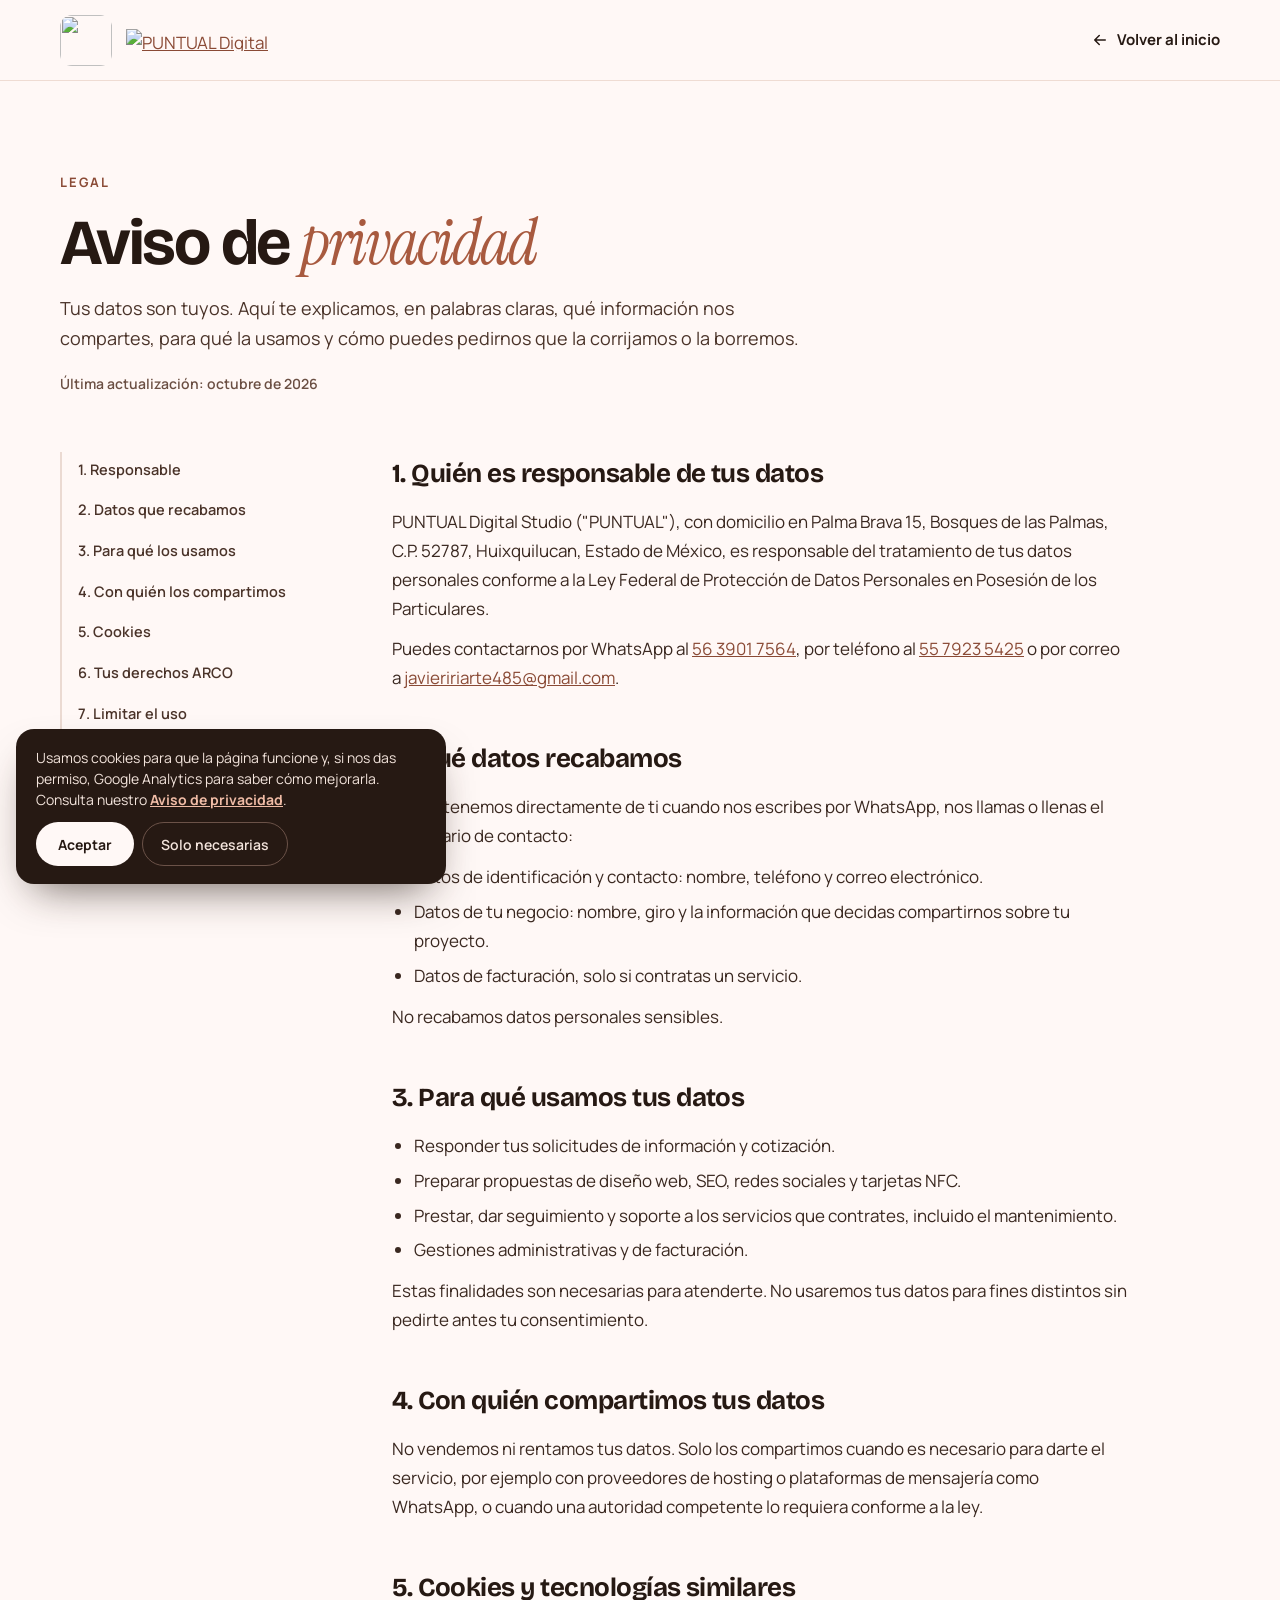
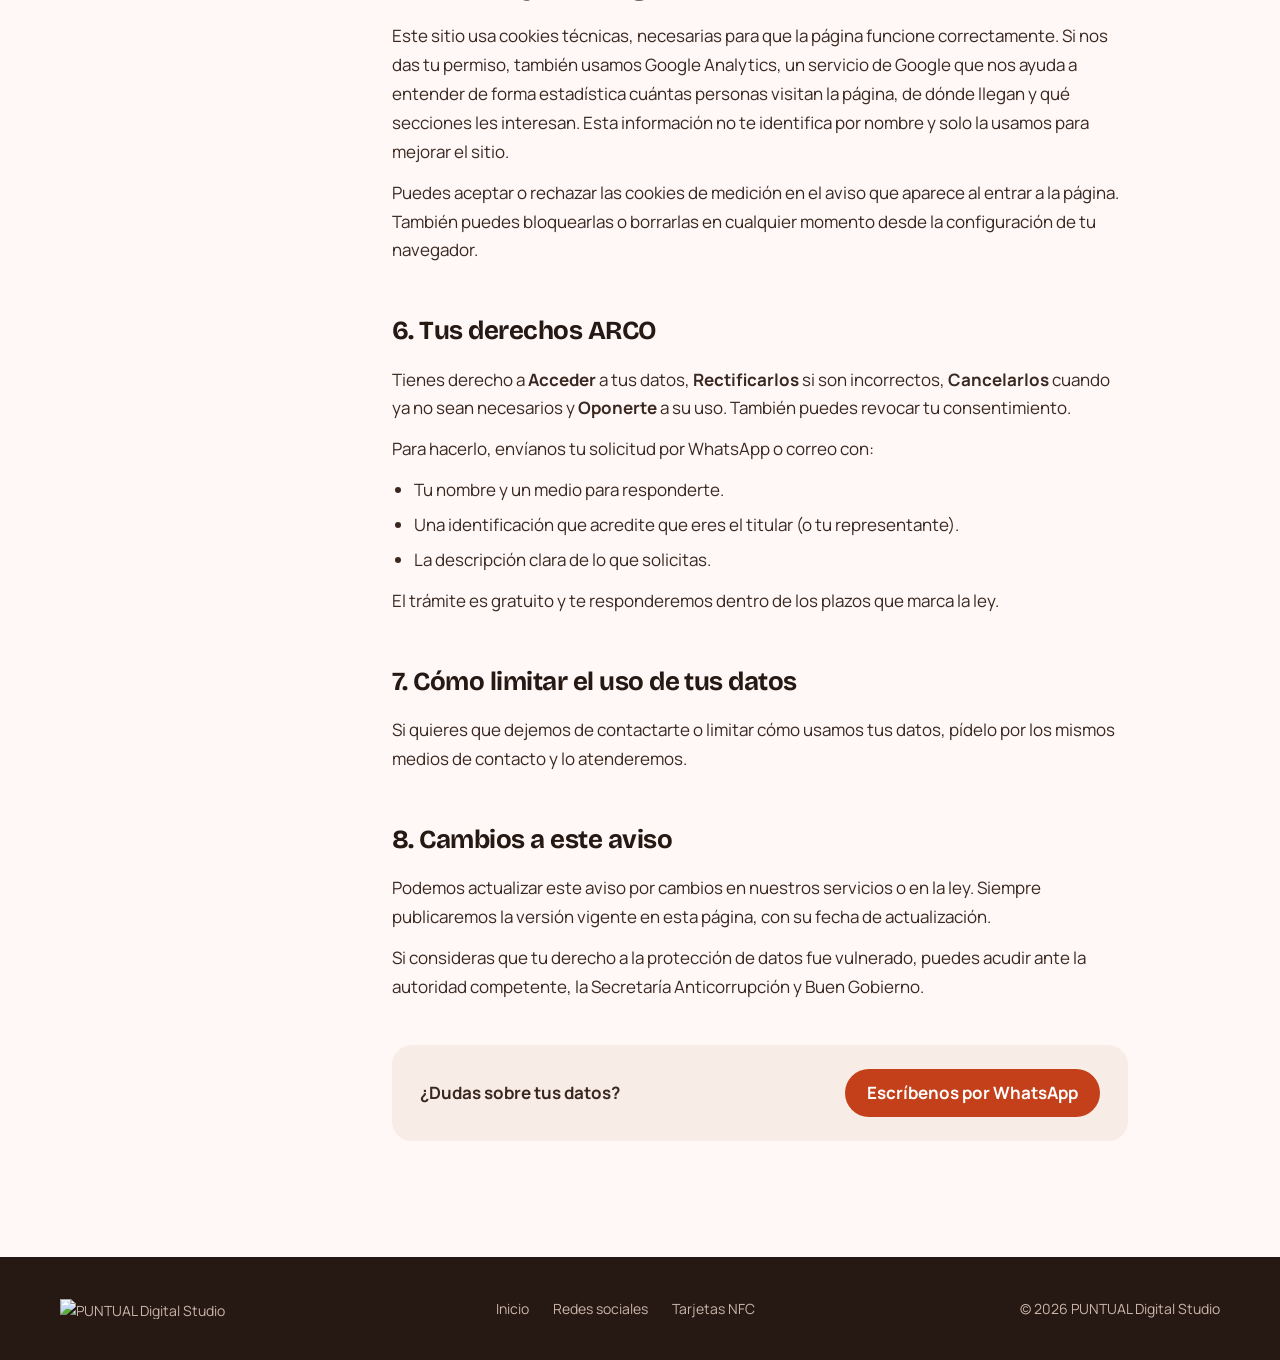
==== commit d9cb1135: "Add files via upload" ====
--- a/privacidad.html
+++ b/privacidad.html
@@ -1,50 +1,204 @@
-<!DOCTYPE html><html lang="es"><head>
+<!doctype html>
+<html lang="es-MX">
+<head>
+<script>
+  // Consentimiento por defecto: todo negado hasta que el visitante acepte.
+  window.dataLayer = window.dataLayer || [];
+  function gtag(){dataLayer.push(arguments);}
+  var puntualConsent = null;
+  try { puntualConsent = localStorage.getItem('puntual_cookies'); } catch (e) {}
+  gtag('consent', 'default', {
+    analytics_storage: puntualConsent === 'aceptadas' ? 'granted' : 'denied',
+    ad_storage: 'denied',
+    ad_user_data: 'denied',
+    ad_personalization: 'denied',
+    wait_for_update: 500
+  });
+</script>
+<!-- Google Tag Manager -->
+<script>(function(w,d,s,l,i){w[l]=w[l]||[];w[l].push({'gtm.start':
+new Date().getTime(),event:'gtm.js'});var f=d.getElementsByTagName(s)[0],
+j=d.createElement(s),dl=l!='dataLayer'?'&l='+l:'';j.async=true;j.src=
+'https://www.googletagmanager.com/gtm.js?id='+i+dl;f.parentNode.insertBefore(j,f);
+})(window,document,'script','dataLayer','GTM-W88TRM54');</script>
+<!-- End Google Tag Manager -->
 <meta charset="utf-8">
-<meta content="width=device-width, initial-scale=1.0" name="viewport">
-<title>Aviso de Privacidad | Puntual Digital Studio</title>
-<meta name="description" content="Aviso de privacidad de Puntual Digital Studio conforme a la LFPDPPP.">
+<meta name="viewport" content="width=device-width, initial-scale=1.0">
 <link rel="canonical" href="https://www.puntualdigitalstudio.com.mx/privacidad.html">
+<meta property="og:type" content="website">
+<meta property="og:site_name" content="PUNTUAL Digital Studio">
+<meta property="og:locale" content="es_MX">
+<meta property="og:title" content="Aviso de privacidad | PUNTUAL Digital Studio">
+<meta property="og:description" content="Aviso de privacidad integral de PUNTUAL Digital Studio conforme a la Ley Federal de Protección de Datos Personales en Posesión de los Particulares.">
+<meta property="og:url" content="https://www.puntualdigitalstudio.com.mx/privacidad.html">
+<meta property="og:image" content="https://www.puntualdigitalstudio.com.mx/images/hero-banner.jpg">
+<meta name="twitter:card" content="summary_large_image">
+<meta name="theme-color" content="#261913">
 <link rel="icon" type="image/png" sizes="32x32" href="/images/favicon-32x32.png">
 <link rel="icon" type="image/png" sizes="16x16" href="/images/favicon-16x16.png">
 <link rel="apple-touch-icon" sizes="180x180" href="/images/apple-touch-icon.png">
-<link href="https://fonts.googleapis.com/css2?family=Manrope:wght@400;600&amp;family=Montserrat:wght@600;700&amp;display=swap" rel="stylesheet">
-<link href="styles.css" rel="stylesheet">
+<title>Aviso de privacidad | PUNTUAL Digital Studio</title>
+<meta name="description" content="Aviso de privacidad integral de PUNTUAL Digital Studio conforme a la Ley Federal de Protección de Datos Personales en Posesión de los Particulares.">
+<meta name="robots" content="index, follow">
+<link rel="preconnect" href="https://fonts.googleapis.com">
+<link href="https://fonts.googleapis.com/css2?family=Bricolage+Grotesque:opsz,wght@12..96,600;12..96,700&family=Instrument+Serif:ital@0;1&family=Manrope:wght@400;500;600;700&display=swap" rel="stylesheet">
+<style>
+body{margin:0;background:#FFF8F6}
+*{box-sizing:border-box}
+html{scroll-behavior:smooth}
+a{color:#8A4A35}a:hover{color:#261913}
+.lnk{text-decoration:none;transition:color .2s ease}
+.lnk:hover{color:#C4401A}
+.btn{transition:transform .2s ease}
+.btn:hover{transform:translateY(-2px)}
+@media (max-width:860px){.navlinks{display:none !important}.toc{display:none !important}}
+</style>
 </head>
-<body class="bg-background text-on-background font-body-md antialiased">
-<nav class="border-b-[0.5px] border-primary/20">
-<div class="max-w-3xl mx-auto px-6 py-4">
-<a class="font-headline-md font-bold text-primary flex items-center gap-2" href="/index.html">
-<img src="images/logo.png" alt="PUNTUAL Digital Studio" class="h-8 w-8">
-Puntual Digital Studio
-</a>
+<body>
+<!-- Google Tag Manager (noscript) -->
+<noscript><iframe src="https://www.googletagmanager.com/ns.html?id=GTM-W88TRM54"
+height="0" width="0" style="display:none;visibility:hidden"></iframe></noscript>
+<!-- End Google Tag Manager (noscript) -->
+<div style="font-family: 'Manrope', 'Helvetica Neue', system-ui, sans-serif; color: #261913; background: #FFF8F6; font-size: 17px; line-height: 1.7; -webkit-font-smoothing: antialiased">
+
+<header style="position: sticky; top: 0; z-index: 30; background: rgba(255,248,246,0.92); backdrop-filter: blur(10px); border-bottom: 1px solid #EFDCD3">
+  <nav aria-label="Principal" style="max-width: 1240px; margin: 0 auto; padding: 14px clamp(16px, 4vw, 40px); display: flex; align-items: center; justify-content: space-between; gap: 24px">
+    <a href="/" aria-label="PUNTUAL Digital Studio, inicio" style="display: flex; align-items: center; gap: 14px; height: 52px"><img src="/images/puntual-logo.webp" alt="" width="52" height="51" style="width: 52px; height: 51px; border-radius: 12px; object-fit: cover; display: block"><img src="/images/puntual-wordmark.webp" alt="PUNTUAL Digital Studio" width="190" height="23" style="height: 22px; width: auto; display: block"></a>
+    <a class="lnk" href="/" style="display: inline-flex; align-items: center; gap: 8px; min-height: 44px; font-weight: 700; font-size: 15px; color: #261913"><svg aria-hidden="true" width="18" height="18" viewBox="0 0 24 24" fill="none" stroke="currentColor" stroke-width="2" stroke-linecap="round" stroke-linejoin="round"><path d="M19 12H5M11 6l-6 6 6 6"></path></svg>Volver al inicio</a>
+  </nav>
+</header>
+
+<main style="max-width: 1240px; margin: 0 auto; padding: clamp(48px, 7vw, 96px) clamp(16px, 4vw, 40px) clamp(72px, 9vw, 120px); display: flex; flex-direction: column; gap: 56px">
+  <div style="display: flex; flex-direction: column; gap: 18px; max-width: 48rem">
+    <p style="margin: 0; font-size: 13px; font-weight: 700; letter-spacing: 0.14em; text-transform: uppercase; color: #8A4A35">Legal</p>
+    <h1 style="margin: 0; font-family: 'Bricolage Grotesque', sans-serif; font-weight: 700; font-size: clamp(2.6rem, 5vw, 4.4rem); line-height: 1; letter-spacing: -0.035em">Aviso de <span style="font-family: 'Instrument Serif', Georgia, serif; font-style: italic; font-weight: 400; color: #A85A3F">privacidad</span></h1>
+    <p style="margin: 0; color: #4A3329; font-size: 18px">Tus datos son tuyos. Aquí te explicamos, en palabras claras, qué información nos compartes, para qué la usamos y cómo puedes pedirnos que la corrijamos o la borremos.</p>
+    <p style="margin: 0; font-size: 14px; font-weight: 600; color: #6B4F43">Última actualización: octubre de 2026</p>
+  </div>
+
+  <div style="display: flex; flex-wrap: wrap; gap: 48px 72px; align-items: flex-start">
+    <nav class="toc" aria-label="Contenido del aviso" style="flex: 1 1 220px; max-width: 260px; position: sticky; top: 110px; display: flex; flex-direction: column; gap: 4px; font-size: 14.5px; font-weight: 600; padding-left: 16px; border-left: 2px solid #EBDAD2">
+      <a class="lnk" href="#responsable" style="color: #4A3329; padding: 6px 0">1. Responsable</a>
+      <a class="lnk" href="#datos" style="color: #4A3329; padding: 6px 0">2. Datos que recabamos</a>
+      <a class="lnk" href="#finalidades" style="color: #4A3329; padding: 6px 0">3. Para qué los usamos</a>
+      <a class="lnk" href="#transferencias" style="color: #4A3329; padding: 6px 0">4. Con quién los compartimos</a>
+      <a class="lnk" href="#cookies" style="color: #4A3329; padding: 6px 0">5. Cookies</a>
+      <a class="lnk" href="#arco" style="color: #4A3329; padding: 6px 0">6. Tus derechos ARCO</a>
+      <a class="lnk" href="#limitar" style="color: #4A3329; padding: 6px 0">7. Limitar el uso</a>
+      <a class="lnk" href="#cambios" style="color: #4A3329; padding: 6px 0">8. Cambios al aviso</a>
+    </nav>
+
+    <article style="flex: 999 1 560px; min-width: 0; max-width: 46rem; display: flex; flex-direction: column; gap: 44px; color: #3A2820">
+      <section id="responsable" style="display: flex; flex-direction: column; gap: 12px">
+        <h2 style="margin: 0; font-family: 'Bricolage Grotesque', sans-serif; font-weight: 700; font-size: 26px; letter-spacing: -0.02em; color: #261913">1. Quién es responsable de tus datos</h2>
+        <p style="margin: 0">PUNTUAL Digital Studio ("PUNTUAL"), con domicilio en Palma Brava 15, Bosques de las Palmas, C.P. 52787, Huixquilucan, Estado de México, es responsable del tratamiento de tus datos personales conforme a la Ley Federal de Protección de Datos Personales en Posesión de los Particulares.</p>
+        <p style="margin: 0">Puedes contactarnos por WhatsApp al <a href="https://wa.me/525639017564" target="_blank" rel="noopener">56 3901 7564</a>, por teléfono al <a href="tel:+525579235425">55 7923 5425</a> o por correo a <a href="mailto:javieririarte485@gmail.com">javieririarte485@gmail.com</a>.</p>
+      </section>
+
+      <section id="datos" style="display: flex; flex-direction: column; gap: 12px">
+        <h2 style="margin: 0; font-family: 'Bricolage Grotesque', sans-serif; font-weight: 700; font-size: 26px; letter-spacing: -0.02em; color: #261913">2. Qué datos recabamos</h2>
+        <p style="margin: 0">Los obtenemos directamente de ti cuando nos escribes por WhatsApp, nos llamas o llenas el formulario de contacto:</p>
+        <ul style="margin: 0; padding-left: 22px; display: flex; flex-direction: column; gap: 6px">
+          <li>Datos de identificación y contacto: nombre, teléfono y correo electrónico.</li>
+          <li>Datos de tu negocio: nombre, giro y la información que decidas compartirnos sobre tu proyecto.</li>
+          <li>Datos de facturación, solo si contratas un servicio.</li>
+        </ul>
+        <p style="margin: 0">No recabamos datos personales sensibles.</p>
+      </section>
+
+      <section id="finalidades" style="display: flex; flex-direction: column; gap: 12px">
+        <h2 style="margin: 0; font-family: 'Bricolage Grotesque', sans-serif; font-weight: 700; font-size: 26px; letter-spacing: -0.02em; color: #261913">3. Para qué usamos tus datos</h2>
+        <ul style="margin: 0; padding-left: 22px; display: flex; flex-direction: column; gap: 6px">
+          <li>Responder tus solicitudes de información y cotización.</li>
+          <li>Preparar propuestas de diseño web, SEO, redes sociales y tarjetas NFC.</li>
+          <li>Prestar, dar seguimiento y soporte a los servicios que contrates, incluido el mantenimiento.</li>
+          <li>Gestiones administrativas y de facturación.</li>
+        </ul>
+        <p style="margin: 0">Estas finalidades son necesarias para atenderte. No usaremos tus datos para fines distintos sin pedirte antes tu consentimiento.</p>
+      </section>
+
+      <section id="transferencias" style="display: flex; flex-direction: column; gap: 12px">
+        <h2 style="margin: 0; font-family: 'Bricolage Grotesque', sans-serif; font-weight: 700; font-size: 26px; letter-spacing: -0.02em; color: #261913">4. Con quién compartimos tus datos</h2>
+        <p style="margin: 0">No vendemos ni rentamos tus datos. Solo los compartimos cuando es necesario para darte el servicio, por ejemplo con proveedores de hosting o plataformas de mensajería como WhatsApp, o cuando una autoridad competente lo requiera conforme a la ley.</p>
+      </section>
+
+      <section id="cookies" style="display: flex; flex-direction: column; gap: 12px">
+        <h2 style="margin: 0; font-family: 'Bricolage Grotesque', sans-serif; font-weight: 700; font-size: 26px; letter-spacing: -0.02em; color: #261913">5. Cookies y tecnologías similares</h2>
+        <p style="margin: 0">Este sitio usa cookies técnicas, necesarias para que la página funcione correctamente. Si nos das tu permiso, también usamos Google Analytics, un servicio de Google que nos ayuda a entender de forma estadística cuántas personas visitan la página, de dónde llegan y qué secciones les interesan. Esta información no te identifica por nombre y solo la usamos para mejorar el sitio.</p>
+        <p style="margin: 0">Puedes aceptar o rechazar las cookies de medición en el aviso que aparece al entrar a la página. También puedes bloquearlas o borrarlas en cualquier momento desde la configuración de tu navegador.</p>
+      </section>
+
+      <section id="arco" style="display: flex; flex-direction: column; gap: 12px">
+        <h2 style="margin: 0; font-family: 'Bricolage Grotesque', sans-serif; font-weight: 700; font-size: 26px; letter-spacing: -0.02em; color: #261913">6. Tus derechos ARCO</h2>
+        <p style="margin: 0">Tienes derecho a <strong>Acceder</strong> a tus datos, <strong>Rectificarlos</strong> si son incorrectos, <strong>Cancelarlos</strong> cuando ya no sean necesarios y <strong>Oponerte</strong> a su uso. También puedes revocar tu consentimiento.</p>
+        <p style="margin: 0">Para hacerlo, envíanos tu solicitud por WhatsApp o correo con:</p>
+        <ul style="margin: 0; padding-left: 22px; display: flex; flex-direction: column; gap: 6px">
+          <li>Tu nombre y un medio para responderte.</li>
+          <li>Una identificación que acredite que eres el titular (o tu representante).</li>
+          <li>La descripción clara de lo que solicitas.</li>
+        </ul>
+        <p style="margin: 0">El trámite es gratuito y te responderemos dentro de los plazos que marca la ley.</p>
+      </section>
+
+      <section id="limitar" style="display: flex; flex-direction: column; gap: 12px">
+        <h2 style="margin: 0; font-family: 'Bricolage Grotesque', sans-serif; font-weight: 700; font-size: 26px; letter-spacing: -0.02em; color: #261913">7. Cómo limitar el uso de tus datos</h2>
+        <p style="margin: 0">Si quieres que dejemos de contactarte o limitar cómo usamos tus datos, pídelo por los mismos medios de contacto y lo atenderemos.</p>
+      </section>
+
+      <section id="cambios" style="display: flex; flex-direction: column; gap: 12px">
+        <h2 style="margin: 0; font-family: 'Bricolage Grotesque', sans-serif; font-weight: 700; font-size: 26px; letter-spacing: -0.02em; color: #261913">8. Cambios a este aviso</h2>
+        <p style="margin: 0">Podemos actualizar este aviso por cambios en nuestros servicios o en la ley. Siempre publicaremos la versión vigente en esta página, con su fecha de actualización.</p>
+        <p style="margin: 0">Si consideras que tu derecho a la protección de datos fue vulnerado, puedes acudir ante la autoridad competente, la Secretaría Anticorrupción y Buen Gobierno.</p>
+      </section>
+
+      <div style="display: flex; flex-wrap: wrap; align-items: center; justify-content: space-between; gap: 16px; padding: 24px 28px; border-radius: 20px; background: #F8ECE6">
+        <span style="font-weight: 700">¿Dudas sobre tus datos?</span>
+        <a class="btn" href="https://wa.me/525639017564?text=Hola%20PUNTUAL%2C%20tengo%20una%20duda%20sobre%20mis%20datos%20personales." target="_blank" rel="noopener" style="display: inline-flex; align-items: center; min-height: 48px; padding: 0 22px; border-radius: 999px; background: #C4401A; color: #FFFFFF; font-weight: 700; text-decoration: none">Escríbenos por WhatsApp</a>
+      </div>
+    </article>
+  </div>
+</main>
+
+<footer style="background: #261913; color: #CBB5AA">
+  <div style="max-width: 1240px; margin: 0 auto; padding: 40px clamp(16px, 4vw, 40px); display: flex; flex-wrap: wrap; justify-content: space-between; align-items: center; gap: 20px; font-size: 14px">
+    <img src="/images/puntual-wordmark.webp" alt="PUNTUAL Digital Studio" width="170" height="20" style="height: 20px; width: auto">
+    <div style="display: flex; flex-wrap: wrap; gap: 8px 24px">
+      <a class="lnk" href="/" style="color: #CBB5AA">Inicio</a>
+      <a class="lnk" href="/redes-sociales.html" style="color: #CBB5AA">Redes sociales</a>
+      <a class="lnk" href="/tarjetas-nfc.html" style="color: #CBB5AA">Tarjetas NFC</a>
+    </div>
+    <span>© 2026 PUNTUAL Digital Studio</span>
+  </div>
+</footer>
+
 </div>
-</nav>
-<main class="max-w-3xl mx-auto px-6 py-16 space-y-6">
-<h1 class="font-headline-lg-mobile font-bold">Aviso de Privacidad</h1>
-<p class="text-on-surface-variant">Última actualización: 10 de julio de 2026</p>
-
-<p><strong>Puntual Digital Studio</strong> (en adelante, "PUNTUAL"), con domicilio en la Ciudad de México, es responsable del tratamiento de sus datos personales conforme a la Ley Federal de Protección de Datos Personales en Posesión de los Particulares (LFPDPPP).</p>
-
-<h2 class="font-headline-md text-xl font-semibold pt-4">1. Datos personales que recabamos</h2>
-<p>Cuando nos contactas por WhatsApp, teléfono o cualquier otro medio, podemos recabar: nombre, número de teléfono, correo electrónico y la información que nos proporciones voluntariamente sobre tu proyecto o negocio.</p>
-
-<h2 class="font-headline-md text-xl font-semibold pt-4">2. Finalidades del tratamiento</h2>
-<p>Tus datos se usan para: (i) responder tu solicitud de cotización o información, (ii) elaborar propuestas de diseño web y SEO, (iii) dar seguimiento comercial y de soporte a proyectos contratados, y (iv) fines administrativos y de facturación.</p>
-
-<h2 class="font-headline-md text-xl font-semibold pt-4">3. Transferencia de datos</h2>
-<p>No compartimos, vendemos ni transferimos tus datos personales a terceros, salvo que sea necesario para prestar el servicio contratado (por ejemplo, proveedores de hosting) o por requerimiento legal.</p>
-
-<h2 class="font-headline-md text-xl font-semibold pt-4">4. Derechos ARCO</h2>
-<p>Tienes derecho a Acceder, Rectificar, Cancelar u Oponerte (derechos ARCO) al tratamiento de tus datos personales. Para ejercerlos, contáctanos al teléfono <a class="text-primary hover:underline" href="tel:+525579235425">55 7923 5425</a> o por WhatsApp, indicando tu solicitud.</p>
-
-<h2 class="font-headline-md text-xl font-semibold pt-4">5. Cambios al aviso de privacidad</h2>
-<p>Este aviso puede actualizarse por cambios en nuestros servicios o por requerimientos legales. Cualquier modificación será publicada en esta misma página.</p>
-
-<a class="inline-block mt-8 text-primary hover:underline" href="/index.html">&larr; Volver al inicio</a>
-</main>
-<footer class="border-t-[0.5px] border-primary/20 mt-16">
-<div class="max-w-3xl mx-auto px-6 py-8 text-sm text-on-surface-variant">
-© 2026 Puntual Digital Studio.
+<div id="aviso-cookies" role="region" aria-label="Aviso de privacidad"
+  style="position:fixed;left:16px;bottom:16px;z-index:49;width:min(430px,calc(100% - 108px));display:none;flex-direction:column;gap:12px;padding:18px 20px;border-radius:18px;background:#261913;color:#F3E4DC;box-shadow:0 20px 44px -18px rgba(38,25,19,.7);font:14px/1.5 Manrope,system-ui,sans-serif">
+  <p style="margin:0">Usamos cookies para que la página funcione y, si nos das permiso, Google Analytics para saber cómo mejorarla. Consulta nuestro <a href="/privacidad.html" style="color:#F0BCA6;font-weight:700">Aviso de privacidad</a>.</p>
+  <div style="display:flex;flex-wrap:wrap;gap:8px">
+    <button type="button" id="cookies-aceptar" style="min-height:44px;padding:0 22px;border:0;border-radius:999px;background:#FFF8F6;color:#261913;font:inherit;font-weight:700;cursor:pointer">Aceptar</button>
+    <button type="button" id="cookies-rechazar" style="min-height:44px;padding:0 18px;border:1px solid #6B5248;border-radius:999px;background:transparent;color:#F3E4DC;font:inherit;font-weight:600;cursor:pointer">Solo necesarias</button>
+  </div>
 </div>
-</footer>
-</body></html>
+<script>
+  (function () {
+    var aviso = document.getElementById('aviso-cookies');
+    var guardado = null;
+    try { guardado = localStorage.getItem('puntual_cookies'); } catch (e) {}
+    if (!guardado) aviso.style.display = 'flex';
+
+    function elegir(valor) {
+      try { localStorage.setItem('puntual_cookies', valor); } catch (e) {}
+      if (valor === 'aceptadas') {
+        gtag('consent', 'update', { analytics_storage: 'granted' });
+        dataLayer.push({ event: 'cookies_aceptadas' });
+      }
+      aviso.style.display = 'none';
+    }
+    document.getElementById('cookies-aceptar').addEventListener('click', function () { elegir('aceptadas'); });
+    document.getElementById('cookies-rechazar').addEventListener('click', function () { elegir('rechazadas'); });
+  })();
+</script>
+
+</body>
+</html>
